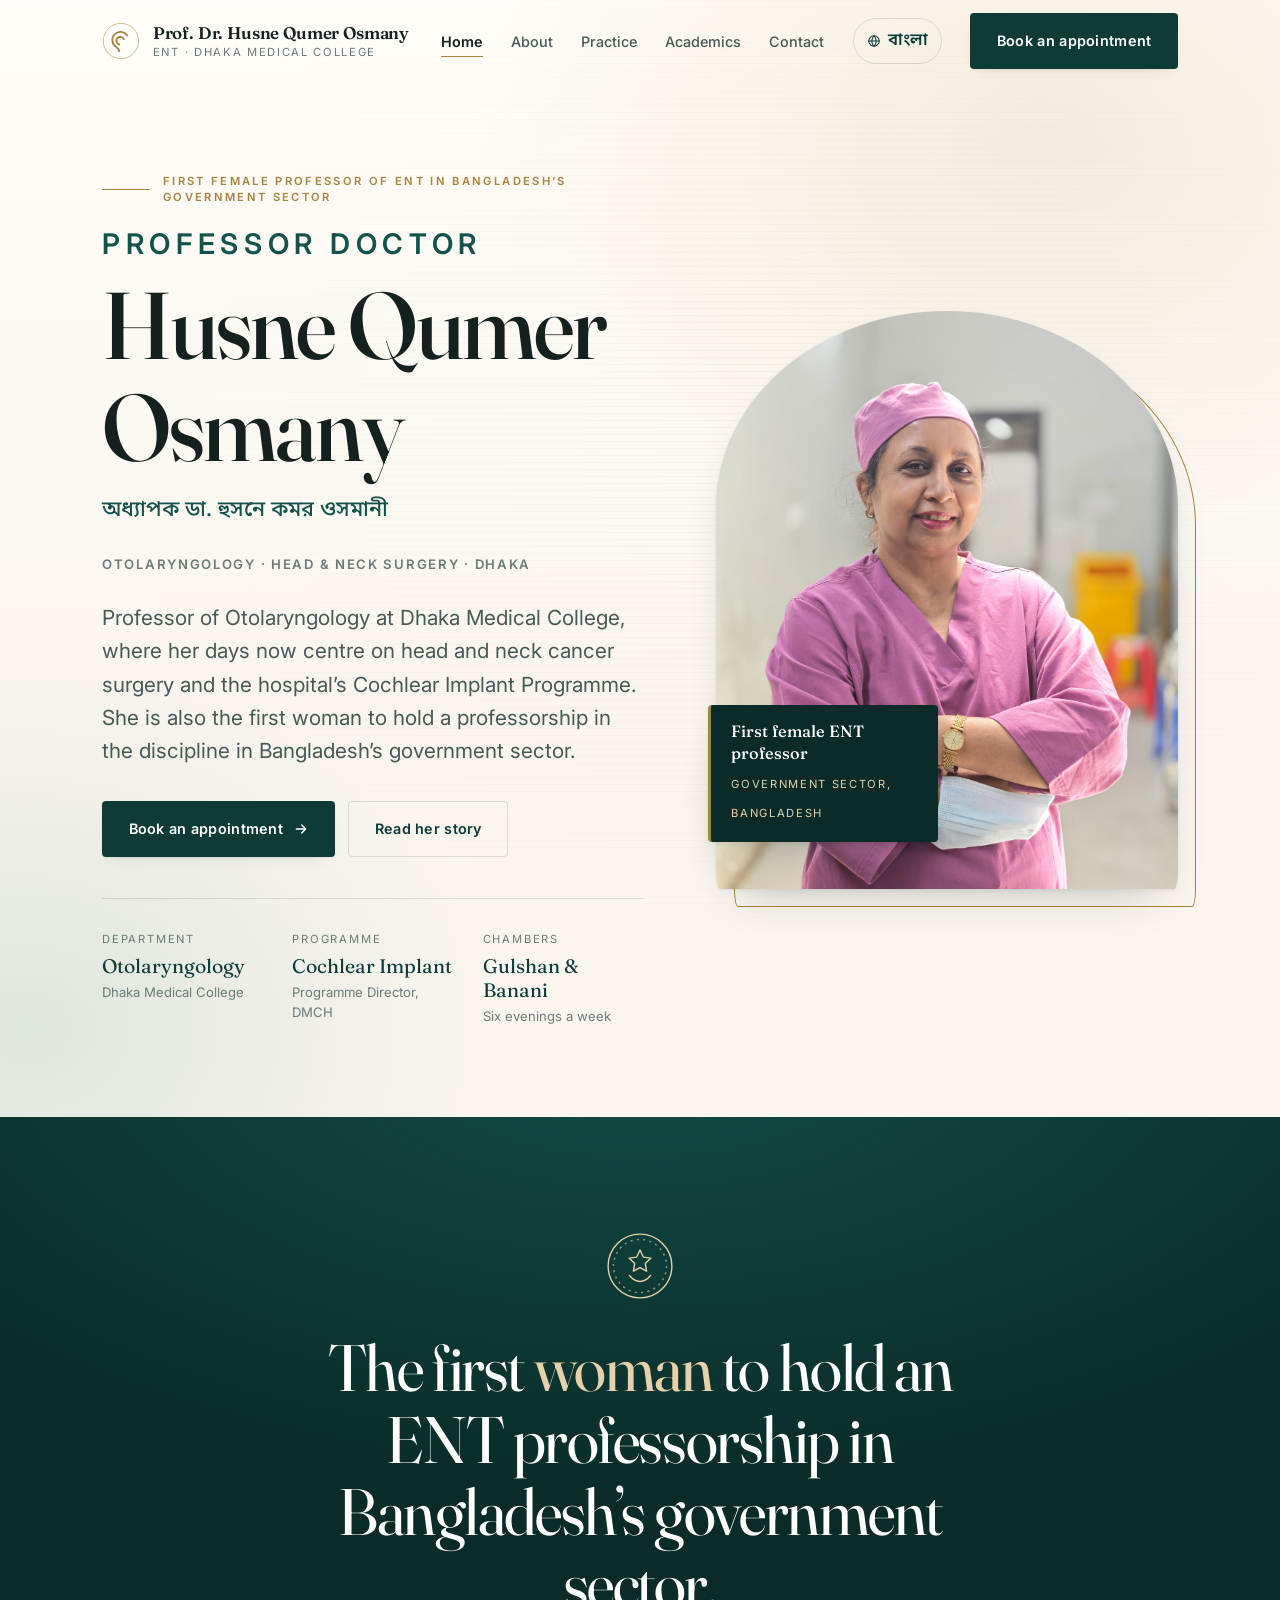
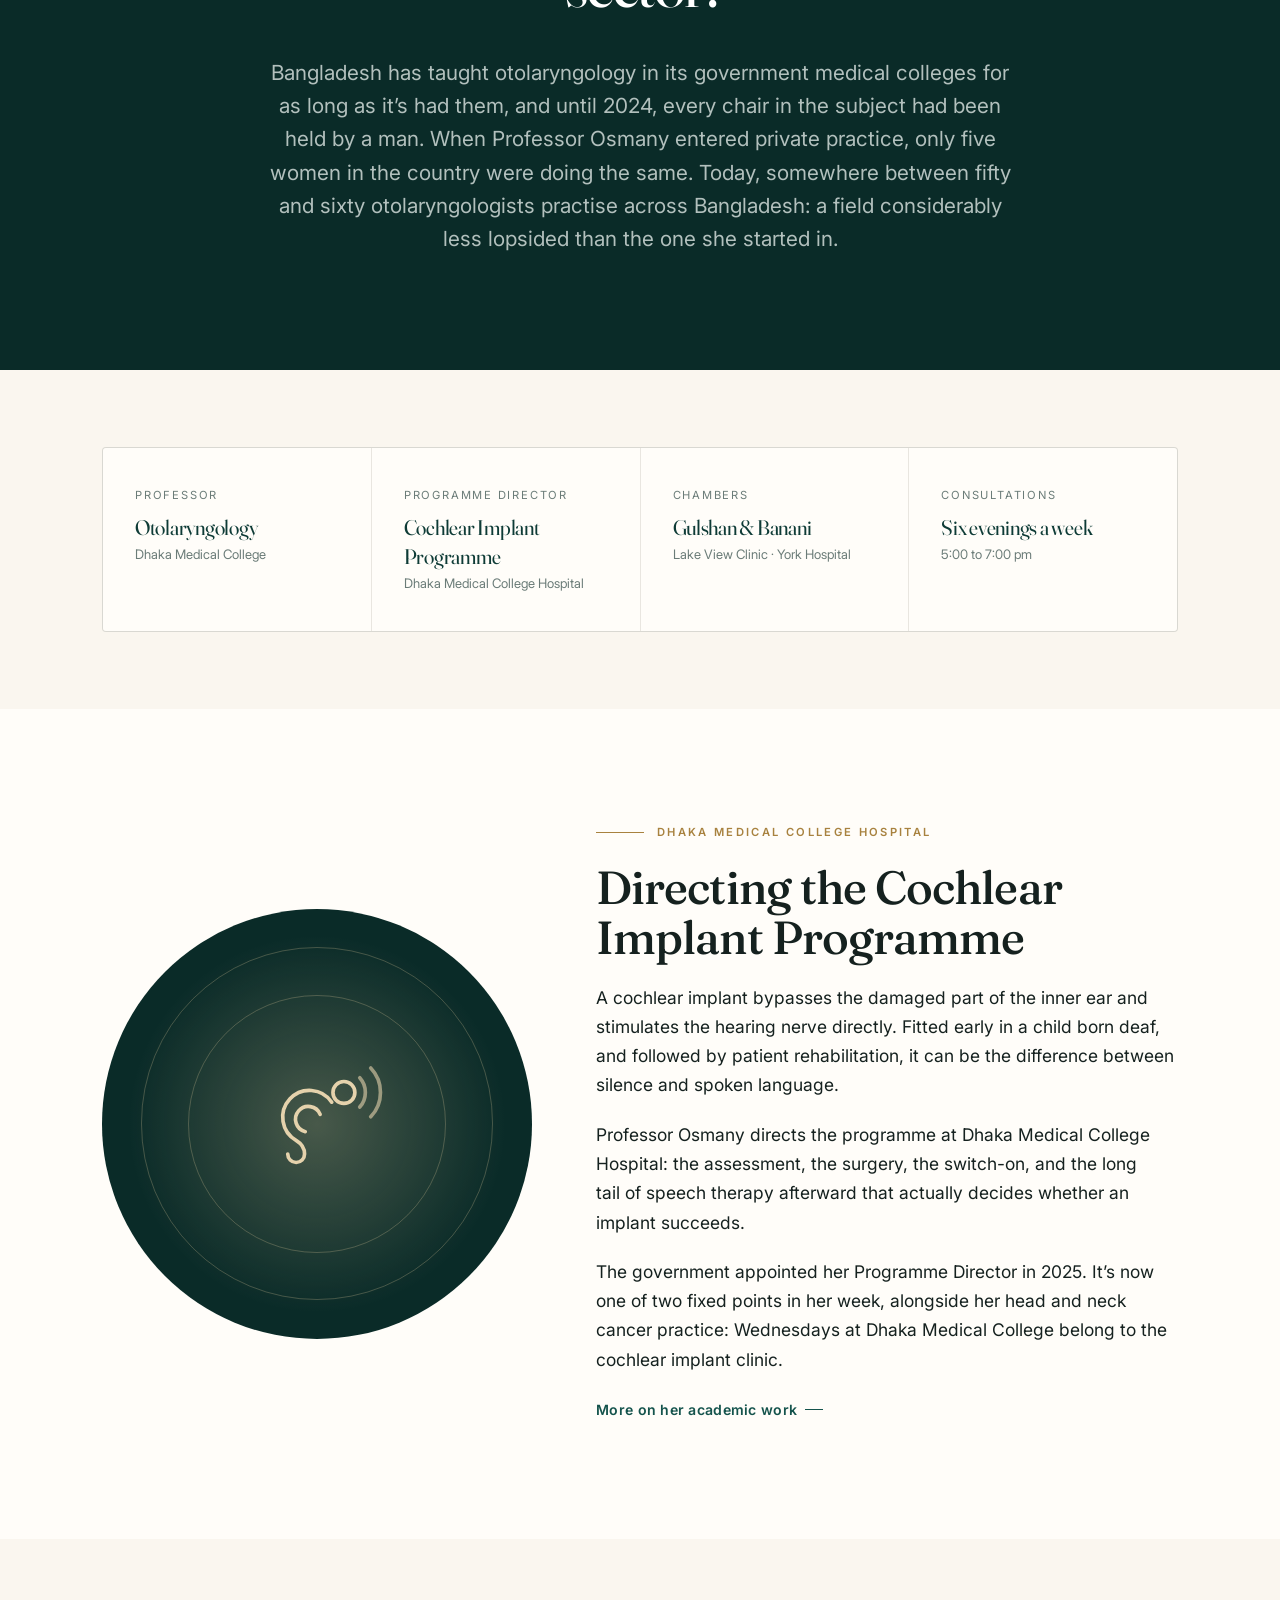
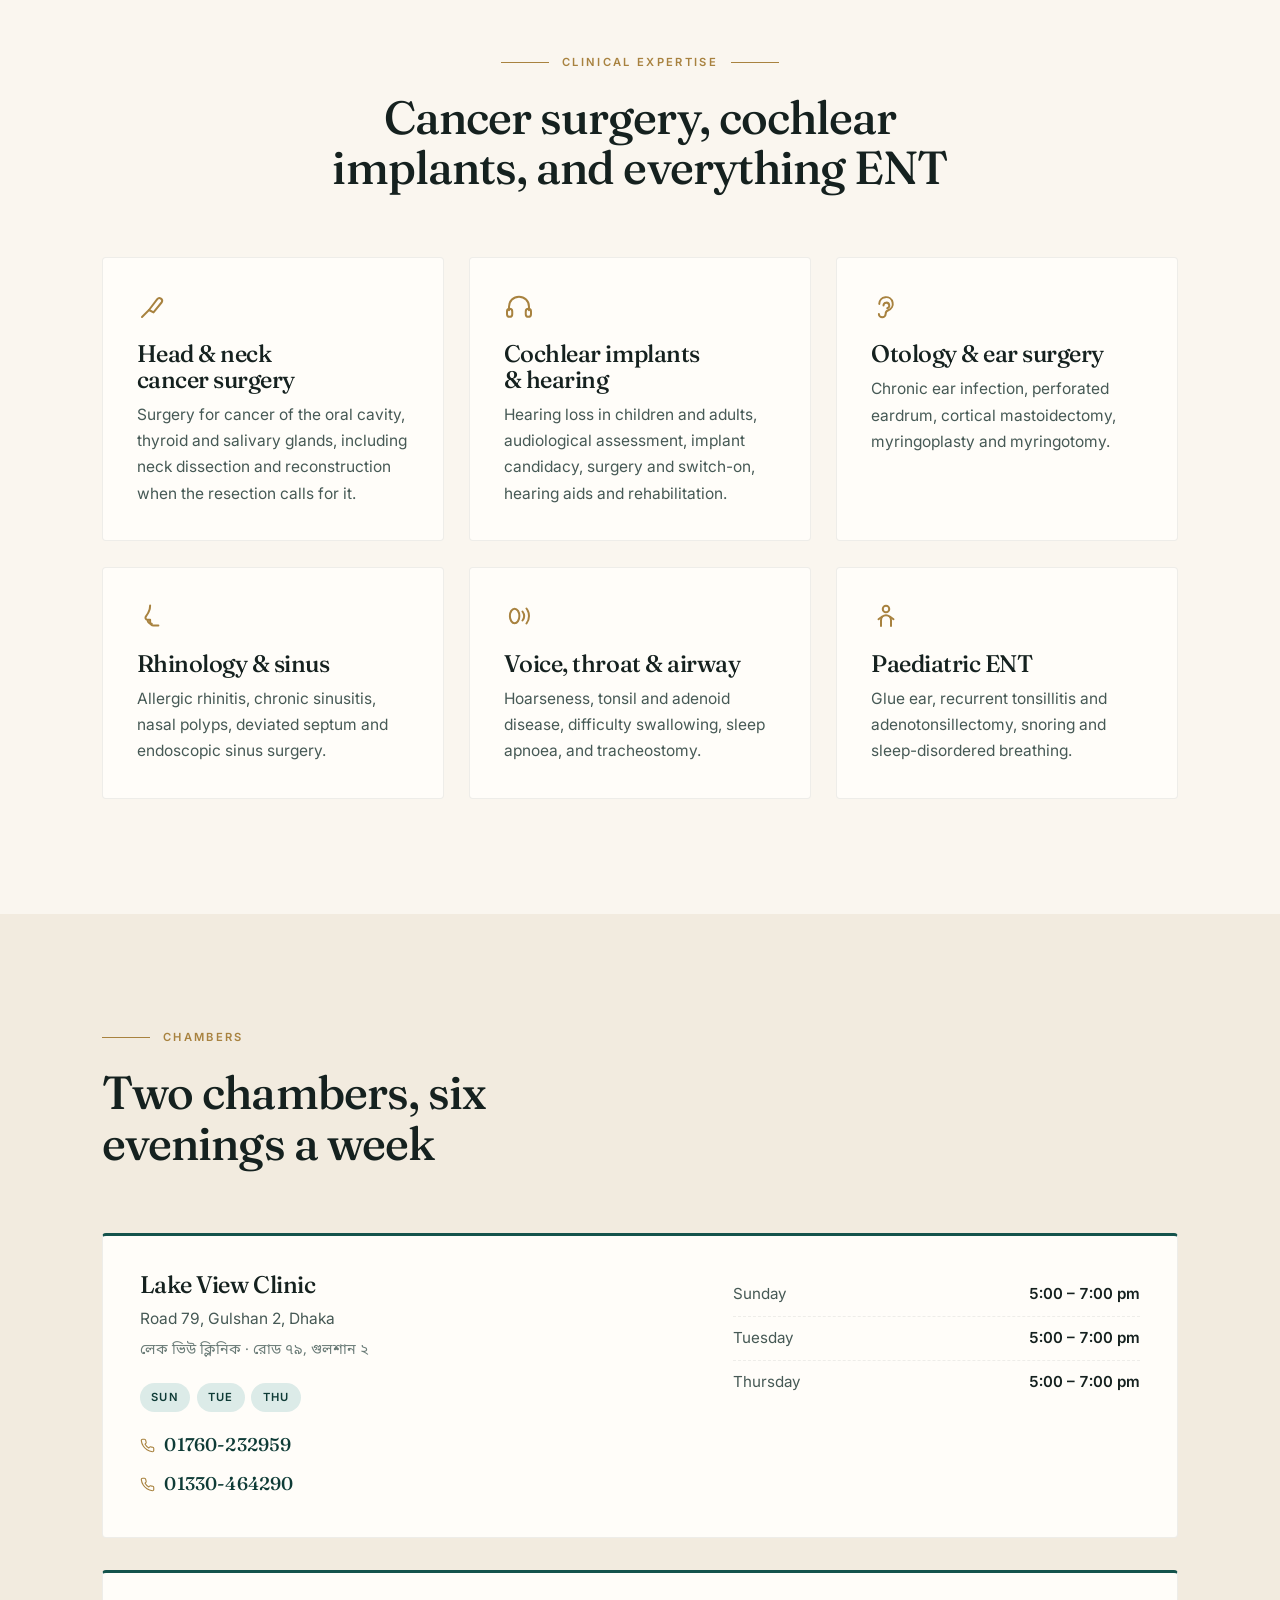
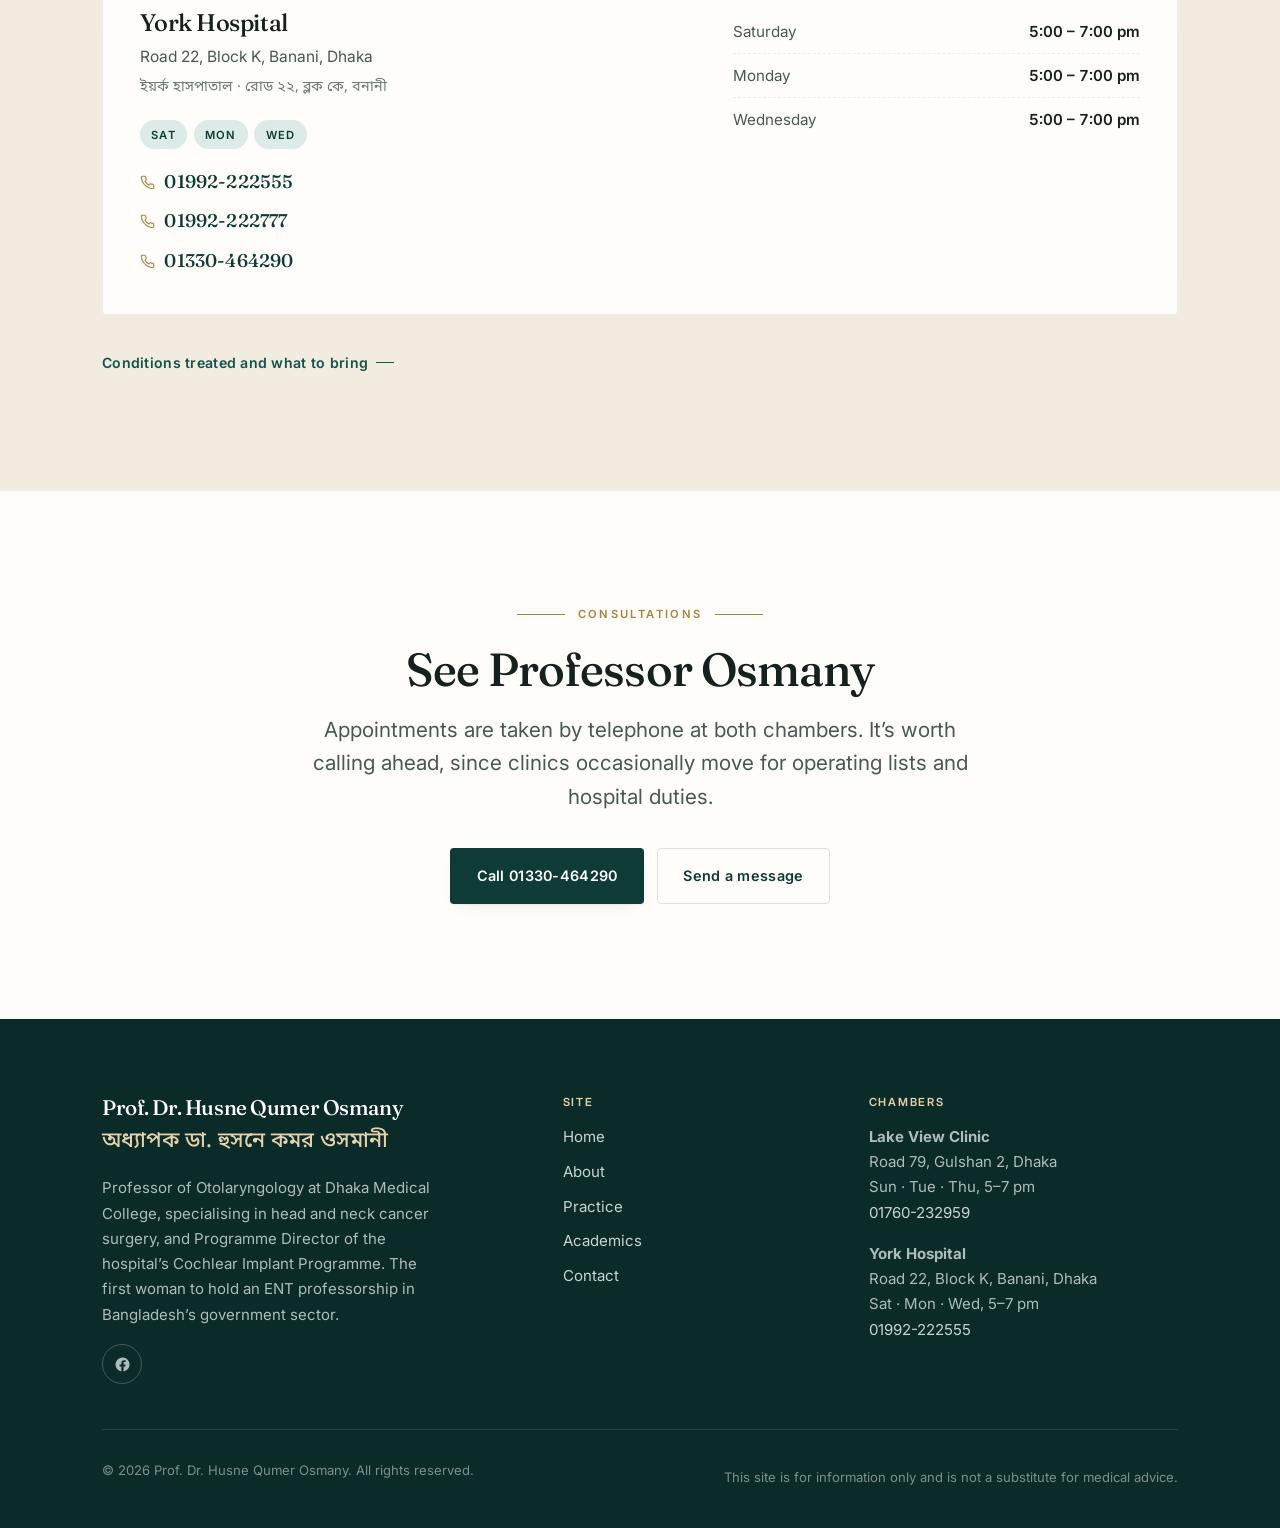
==== index.html @ 1bf7805f "first commit" ====
<!DOCTYPE html>
<html lang="en">
<head>
<meta charset="utf-8">
<meta name="viewport" content="width=device-width, initial-scale=1">
<title>Prof. Dr. Husne Qumer Osmany &middot; First Female ENT Professor in Bangladesh's Government Sector</title>
<meta name="description" content="Prof. Dr. Husne Qumer Osmany is Professor of Otolaryngology at Dhaka Medical College, where she operates on head and neck cancer and directs the hospital's Cochlear Implant Programme. She's the first woman to hold an ENT professorship in Bangladesh's government sector. Chambers in Gulshan and Banani, Dhaka.">
<link rel="canonical" href="https://drosmany.com/">
<link rel="alternate" hreflang="en" href="https://drosmany.com/">
<link rel="alternate" hreflang="bn" href="https://drosmany.com/bn/index.html">
<link rel="alternate" hreflang="x-default" href="https://drosmany.com/">

<meta property="og:type" content="website">
<meta property="og:title" content="Prof. Dr. Husne Qumer Osmany &middot; First Female ENT Professor in Bangladesh's Government Sector">
<meta property="og:description" content="Prof. Dr. Husne Qumer Osmany is Professor of Otolaryngology at Dhaka Medical College, where she operates on head and neck cancer and directs the hospital's Cochlear Implant Programme. She's the first woman to hold an ENT professorship in Bangladesh's government sector. Chambers in Gulshan and Banani, Dhaka.">
<meta property="og:image" content="https://drosmany.com/assets/img/og-image.jpg">
<meta property="og:locale" content="en_GB">
<meta property="og:locale:alternate" content="bn_BD">
<meta name="twitter:card" content="summary_large_image">

<link rel="icon" href="assets/img/favicon.svg" type="image/svg+xml">
<link rel="preconnect" href="https://fonts.googleapis.com">
<link rel="preconnect" href="https://fonts.gstatic.com" crossorigin>
<link rel="stylesheet" href="https://fonts.googleapis.com/css2?family=Fraunces:opsz,wght@9..144,300..600&family=Inter:wght@400;500;600&family=Noto+Sans+Bengali:wght@400;500;600&display=swap">
<link rel="stylesheet" href="assets/css/styles.css">

<script type="application/ld+json">
{
  "@context": "https://schema.org",
  "@type": "Physician",
  "name": "Prof. Dr. Husne Qumer Osmany",
  "alternateName": "\u0985\u09a7\u09cd\u09af\u09be\u09aa\u0995 \u09a1\u09be. \u09b9\u09c1\u09b8\u09a8\u09c7 \u0995\u09ae\u09b0 \u0993\u09b8\u09ae\u09be\u09a8\u09c0",
  "honorificPrefix": "Prof. Dr.",
  "jobTitle": "Professor of Otolaryngology",
  "medicalSpecialty": "Otolaryngologic",
  "description": "Professor of Otolaryngology at Dhaka Medical College, specialising in head and neck cancer surgery, and Programme Director of the Cochlear Implant Programme at Dhaka Medical College Hospital. The first woman to hold an ENT professorship in Bangladesh's government sector.",
  "url": "https://drosmany.com/",
  "worksFor": {
    "@type": "MedicalOrganization",
    "name": "Dhaka Medical College Hospital"
  },
  "availableService": [
    {
      "@type": "MedicalClinic",
      "name": "Lake View Clinic",
      "address": {
        "@type": "PostalAddress",
        "streetAddress": "Road 79, Gulshan 2",
        "addressLocality": "Dhaka",
        "postalCode": "1212",
        "addressCountry": "BD"
      },
      "telephone": ["+8801760232959", "+8801330464290"]
    },
    {
      "@type": "MedicalClinic",
      "name": "York Hospital",
      "address": {
        "@type": "PostalAddress",
        "streetAddress": "Road 22, Block K, Banani",
        "addressLocality": "Dhaka",
        "postalCode": "1213",
        "addressCountry": "BD"
      },
      "telephone": ["+8801992222555", "+8801992222777", "+8801330464290"]
    }
  ],
  "sameAs": ["https://www.facebook.com/profile.php?id=61558987224387"]
}
</script>
</head>
<body>

<a class="skip-link" href="#main">Skip to content</a>

<header class="site-header" id="site-header">
  <div class="wrap site-header__inner">
    <a class="brand" href="index.html">
      <span class="brand__mark" aria-hidden="true">
        <svg viewBox="0 0 40 40" fill="none" stroke="currentColor" stroke-linecap="round">
          <circle cx="20" cy="20" r="18.6" stroke-width="1" stroke-opacity=".55"/>
          <path d="M26.6 14.2a8.6 8.6 0 1 0-11.3 12.3c1.9 1.1 2.6 2.4 2.6 4.3" stroke-width="1.9"/>
          <path d="M23 18a4.1 4.1 0 1 0-4.8 5.6" stroke-width="1.9"/>
        </svg>
      </span>
      <span class="brand__text">
        <span class="brand__name">Prof. Dr. Husne Qumer Osmany</span>
        <span class="brand__role">ENT &middot; Dhaka Medical College</span>
      </span>
    </a>

    <button class="nav-toggle" type="button" aria-expanded="false" aria-controls="primary-nav">
      <span></span><span></span><span></span>
      <span class="visually-hidden">Menu</span>
    </button>

    <nav class="nav" id="primary-nav" aria-label="Primary">
      <ul class="nav__list">
        <li><a class="nav__link" href="index.html" aria-current="page">Home</a></li>
        <li><a class="nav__link" href="about.html">About</a></li>
        <li><a class="nav__link" href="practice.html">Practice</a></li>
        <li><a class="nav__link" href="academics.html">Academics</a></li>
        <li><a class="nav__link" href="contact.html">Contact</a></li>
      </ul>
      <a class="lang-switch" lang="bn" href="bn/index.html">
        <svg viewBox="0 0 24 24" fill="none" stroke="currentColor" stroke-width="1.8" stroke-linecap="round" stroke-linejoin="round" aria-hidden="true"><circle cx="12" cy="12" r="9"/><path d="M3 12h18M12 3c2.5 2.7 3.8 6 3.8 9s-1.3 6.3-3.8 9c-2.5-2.7-3.8-6-3.8-9s1.3-6.3 3.8-9z"/></svg>
        বাংলা
      </a>
      <a class="btn btn--primary nav__cta" href="contact.html">Book an appointment</a>
    </nav>
  </div>
</header>

<main id="main">

  <!-- ============================== HERO ============================== -->
  <section class="hero">
    <div class="wrap hero__grid">

      <div class="hero__text">
        <p class="eyebrow">First female Professor of ENT in Bangladesh&rsquo;s government sector</p>

        <h1>
          <span class="hero__honorific">Professor Doctor</span>
          Husne Qumer Osmany
        </h1>

        <p class="name-bn" lang="bn">অধ্যাপক ডা. হুসনে কমর ওসমানী</p>

        <p class="hero__creds">Otolaryngology &middot; Head &amp; Neck Surgery &middot; Dhaka</p>

        <p class="lede hero__lede">
          Professor of Otolaryngology at Dhaka Medical College, where her
          days now centre on head and neck cancer surgery and the
          hospital&rsquo;s Cochlear Implant Programme. She is also the first
          woman to hold a professorship in the discipline in
          Bangladesh&rsquo;s government sector.
        </p>

        <div class="btn-row hero__cta">
          <a class="btn btn--primary" href="contact.html">
            Book an appointment
            <svg viewBox="0 0 24 24" fill="none" stroke="currentColor" stroke-width="2" stroke-linecap="round" stroke-linejoin="round" aria-hidden="true">
              <path d="M5 12h14M13 6l6 6-6 6"/>
            </svg>
          </a>
          <a class="btn btn--ghost" href="about.html">Read her story</a>
        </div>

        <dl class="hero__facts">
          <div>
            <dt>Department</dt>
            <dd>Otolaryngology<span>Dhaka Medical College</span></dd>
          </div>
          <div>
            <dt>Programme</dt>
            <dd>Cochlear Implant<span>Programme Director, DMCH</span></dd>
          </div>
          <div>
            <dt>Chambers</dt>
            <dd>Gulshan &amp; Banani<span>Six evenings a week</span></dd>
          </div>
        </dl>
      </div>

      <figure class="portrait" data-reveal>
        <div class="portrait__frame">
          <img src="assets/img/portrait.jpg" alt="Prof. Dr. Husne Qumer Osmany in the operating theatre" width="1280" height="1599">
        </div>
        <figcaption class="portrait__badge">
          <strong>First female ENT professor</strong>
          <span>Government sector, Bangladesh</span>
        </figcaption>
      </figure>

    </div>
  </section>

  <!-- ========================= THE MILESTONE ========================= -->
  <section class="section section--dark milestone">
    <div class="wrap">
      <svg class="milestone__seal" viewBox="0 0 64 64" fill="none" stroke="currentColor" stroke-width="1.3" aria-hidden="true" data-reveal>
        <circle cx="32" cy="32" r="30"/>
        <circle cx="32" cy="32" r="25" stroke-dasharray="2 4" stroke-opacity=".6"/>
        <path d="M32 17l3.1 6.6 7 1-5.1 5.1 1.2 7.2L32 33.5l-6.2 3.4 1.2-7.2-5.1-5.1 7-1L32 17z" stroke-linejoin="round"/>
        <path d="M22 41c3.5 4 7 5.6 10 5.6s6.5-1.6 10-5.6" stroke-linecap="round"/>
      </svg>

      <blockquote data-reveal>
        The first <em>woman</em> to hold an ENT professorship in
        Bangladesh&rsquo;s government sector.
      </blockquote>

      <p class="milestone__note" data-reveal>
        Bangladesh has taught otolaryngology in its government medical
        colleges for as long as it&rsquo;s had them, and until 2024, every
        chair in the subject had been held by a man. When Professor Osmany
        entered private practice, only five women in the country were doing
        the same. Today, somewhere between fifty and sixty otolaryngologists
        practise across Bangladesh: a field considerably less lopsided than
        the one she started in.
      </p>
    </div>
  </section>

  <!-- ========================= AT A GLANCE =========================== -->
  <section class="section section--tight">
    <div class="wrap">
      <div class="stats stats--roles">
        <div class="stat" data-reveal>
          <span class="stat__label">Professor</span>
          <span class="stat__num">Otolaryngology<small>Dhaka Medical College</small></span>
        </div>
        <div class="stat" data-reveal>
          <span class="stat__label">Programme Director</span>
          <span class="stat__num">Cochlear Implant Programme<small>Dhaka Medical College Hospital</small></span>
        </div>
        <div class="stat" data-reveal>
          <span class="stat__label">Chambers</span>
          <span class="stat__num">Gulshan &amp; Banani<small>Lake View Clinic &middot; York Hospital</small></span>
        </div>
        <div class="stat" data-reveal>
          <span class="stat__label">Consultations</span>
          <span class="stat__num">Six evenings a week<small>5:00 to 7:00 pm</small></span>
        </div>
      </div>
    </div>
  </section>

  <!-- ==================== COCHLEAR IMPLANT FEATURE =================== -->
  <section class="section section--paper">
    <div class="wrap split">
      <div class="feature-figure" data-reveal aria-hidden="true">
        <svg viewBox="0 0 120 120" fill="none" stroke="currentColor" stroke-width="3" stroke-linecap="round">
          <path d="M72 42a22 22 0 1 0-29 31.5c4.9 2.9 6.7 6.2 6.7 11.1a6.9 6.9 0 0 1-13.8 0"/>
          <path d="M62.5 52a10.5 10.5 0 1 0-12.2 14.2"/>
          <circle cx="82" cy="34" r="9"/>
          <path d="M95 22a18 18 0 0 1 0 24M104 14a29 29 0 0 1 0 40" stroke-opacity=".6"/>
        </svg>
      </div>

      <div class="prose" data-reveal>
        <p class="eyebrow">Dhaka Medical College Hospital</p>
        <h2 style="font-size:var(--t-h2);margin-bottom:1.2rem;">Directing the Cochlear Implant Programme</h2>
        <p>
          A cochlear implant bypasses the damaged part of the inner ear and
          stimulates the hearing nerve directly. Fitted early in a child born
          deaf, and followed by patient rehabilitation, it can be the
          difference between silence and spoken language.
        </p>
        <p>
          Professor Osmany directs the programme at Dhaka Medical College
          Hospital: the assessment, the surgery, the switch-on, and the long
          tail of speech therapy afterward that actually decides whether an
          implant succeeds.
        </p>
        <p>
          The government appointed her Programme Director in 2025. It&rsquo;s
          now one of two fixed points in her week, alongside her head and
          neck cancer practice: Wednesdays at Dhaka Medical College belong to
          the cochlear implant clinic.
        </p>
        <p><a class="link-more" href="academics.html">More on her academic work</a></p>
      </div>
    </div>
  </section>

  <!-- ========================== EXPERTISE ============================= -->
  <section class="section">
    <div class="wrap">
      <div class="section-head section-head--center">
        <p class="eyebrow eyebrow--center">Clinical expertise</p>
        <h2>Cancer surgery, cochlear implants, and everything ENT</h2>
      </div>

      <div class="grid grid--3">

        <article class="card" data-reveal>
          <div class="card__icon" aria-hidden="true">
            <svg viewBox="0 0 24 24" fill="none" stroke="currentColor" stroke-width="1.6" stroke-linecap="round" stroke-linejoin="round">
              <path d="M4 20l5.6-5.6"/>
              <path d="M9.6 14.4l6.6-8.7a2.2 2.2 0 0 1 3.6 2.5l-6.6 8.1z"/>
            </svg>
          </div>
          <h3>Head &amp; neck cancer surgery</h3>
          <p>Surgery for cancer of the oral cavity, thyroid and salivary glands, including neck dissection and reconstruction when the resection calls for it.</p>
        </article>

        <article class="card" data-reveal>
          <div class="card__icon" aria-hidden="true">
            <svg viewBox="0 0 24 24" fill="none" stroke="currentColor" stroke-width="1.6" stroke-linecap="round" stroke-linejoin="round">
              <path d="M4 14.5v-2.8a8 8 0 0 1 16 0v2.8"/>
              <rect x="2.4" y="13.4" width="4.2" height="6.4" rx="2.1"/>
              <rect x="17.4" y="13.4" width="4.2" height="6.4" rx="2.1"/>
            </svg>
          </div>
          <h3>Cochlear implants &amp; hearing</h3>
          <p>Hearing loss in children and adults, audiological assessment, implant candidacy, surgery and switch-on, hearing aids and rehabilitation.</p>
        </article>

        <article class="card" data-reveal>
          <div class="card__icon" aria-hidden="true">
            <svg viewBox="0 0 24 24" fill="none" stroke="currentColor" stroke-width="1.6" stroke-linecap="round" stroke-linejoin="round">
              <path d="M6.6 9.5a5.4 5.4 0 1 1 7.2 5.1c-1.5.6-2.1 1.5-2.1 3a2.7 2.7 0 0 1-5.4 0"/>
              <path d="M10 10.8a2.3 2.3 0 1 1 3 2.2"/>
            </svg>
          </div>
          <h3>Otology &amp; ear surgery</h3>
          <p>Chronic ear infection, perforated eardrum, cortical mastoidectomy, myringoplasty and myringotomy.</p>
        </article>

        <article class="card" data-reveal>
          <div class="card__icon" aria-hidden="true">
            <svg viewBox="0 0 24 24" fill="none" stroke="currentColor" stroke-width="1.6" stroke-linecap="round" stroke-linejoin="round">
              <path d="M10.5 3.5c0 3.4-1 5.8-3.2 8.6-1 1.3-.4 2.9 1.2 2.9h2v1.9a2.6 2.6 0 0 0 2.6 2.6h4"/>
              <path d="M8.5 15.2c0 1.8 1.5 3 3.3 3"/>
            </svg>
          </div>
          <h3>Rhinology &amp; sinus</h3>
          <p>Allergic rhinitis, chronic sinusitis, nasal polyps, deviated septum and endoscopic sinus surgery.</p>
        </article>

        <article class="card" data-reveal>
          <div class="card__icon" aria-hidden="true">
            <svg viewBox="0 0 24 24" fill="none" stroke="currentColor" stroke-width="1.6" stroke-linecap="round" stroke-linejoin="round">
              <ellipse cx="8.5" cy="12" rx="3.8" ry="5.8"/>
              <path d="M14.8 8.4a6 6 0 0 1 0 7.2M18 6a10 10 0 0 1 0 12"/>
            </svg>
          </div>
          <h3>Voice, throat &amp; airway</h3>
          <p>Hoarseness, tonsil and adenoid disease, difficulty swallowing, sleep apnoea, and tracheostomy.</p>
        </article>

        <article class="card" data-reveal>
          <div class="card__icon" aria-hidden="true">
            <svg viewBox="0 0 24 24" fill="none" stroke="currentColor" stroke-width="1.6" stroke-linecap="round" stroke-linejoin="round">
              <circle cx="12" cy="6.4" r="2.6"/>
              <path d="M8 20v-4.6a4 4 0 0 1 8 0V20"/>
              <path d="M9 12.4L6 14.6M15 12.4l3 2.2"/>
            </svg>
          </div>
          <h3>Paediatric ENT</h3>
          <p>Glue ear, recurrent tonsillitis and adenotonsillectomy, snoring and sleep-disordered breathing.</p>
        </article>

      </div>
    </div>
  </section>

  <!-- ========================== CHAMBERS ============================== -->
  <section class="section section--ivory-deep">
    <div class="wrap">
      <div class="section-head">
        <p class="eyebrow">Chambers</p>
        <h2>Two chambers, six evenings a week</h2>
      </div>

      <div class="grid" style="gap:clamp(1.2rem,2.5vw,2rem);">

        <article class="chamber" data-reveal>
          <div>
            <h3>Lake View Clinic</h3>
            <address class="chamber__addr">
              Road 79, Gulshan 2, Dhaka
              <span class="bn-note" lang="bn">লেক ভিউ ক্লিনিক &middot; রোড ৭৯, গুলশান ২</span>
            </address>
            <ul class="days">
              <li>Sun</li><li>Tue</li><li>Thu</li>
            </ul>
            <ul class="phones">
              <li><a href="tel:+8801760232959"><svg viewBox="0 0 24 24" fill="none" stroke="currentColor" stroke-width="1.8" stroke-linecap="round" stroke-linejoin="round" aria-hidden="true"><path d="M22 16.9v3a2 2 0 0 1-2.2 2 19.8 19.8 0 0 1-8.6-3.1 19.5 19.5 0 0 1-6-6A19.8 19.8 0 0 1 2.1 4.2 2 2 0 0 1 4.1 2h3a2 2 0 0 1 2 1.7c.1 1 .4 1.9.7 2.8a2 2 0 0 1-.5 2.1L8.1 9.9a16 16 0 0 0 6 6l1.3-1.3a2 2 0 0 1 2.1-.4c.9.3 1.8.6 2.8.7a2 2 0 0 1 1.7 2z"/></svg>01760-232959</a></li>
              <li><a href="tel:+8801330464290"><svg viewBox="0 0 24 24" fill="none" stroke="currentColor" stroke-width="1.8" stroke-linecap="round" stroke-linejoin="round" aria-hidden="true"><path d="M22 16.9v3a2 2 0 0 1-2.2 2 19.8 19.8 0 0 1-8.6-3.1 19.5 19.5 0 0 1-6-6A19.8 19.8 0 0 1 2.1 4.2 2 2 0 0 1 4.1 2h3a2 2 0 0 1 2 1.7c.1 1 .4 1.9.7 2.8a2 2 0 0 1-.5 2.1L8.1 9.9a16 16 0 0 0 6 6l1.3-1.3a2 2 0 0 1 2.1-.4c.9.3 1.8.6 2.8.7a2 2 0 0 1 1.7 2z"/></svg>01330-464290</a></li>
            </ul>
          </div>
          <dl class="hours">
            <div><dt>Sunday</dt><dd>5:00 – 7:00 pm</dd></div>
            <div><dt>Tuesday</dt><dd>5:00 – 7:00 pm</dd></div>
            <div><dt>Thursday</dt><dd>5:00 – 7:00 pm</dd></div>
          </dl>
        </article>

        <article class="chamber" data-reveal>
          <div>
            <h3>York Hospital</h3>
            <address class="chamber__addr">
              Road 22, Block K, Banani, Dhaka
              <span class="bn-note" lang="bn">ইয়র্ক হাসপাতাল &middot; রোড ২২, ব্লক কে, বনানী</span>
            </address>
            <ul class="days">
              <li>Sat</li><li>Mon</li><li>Wed</li>
            </ul>
            <ul class="phones">
              <li><a href="tel:+8801992222555"><svg viewBox="0 0 24 24" fill="none" stroke="currentColor" stroke-width="1.8" stroke-linecap="round" stroke-linejoin="round" aria-hidden="true"><path d="M22 16.9v3a2 2 0 0 1-2.2 2 19.8 19.8 0 0 1-8.6-3.1 19.5 19.5 0 0 1-6-6A19.8 19.8 0 0 1 2.1 4.2 2 2 0 0 1 4.1 2h3a2 2 0 0 1 2 1.7c.1 1 .4 1.9.7 2.8a2 2 0 0 1-.5 2.1L8.1 9.9a16 16 0 0 0 6 6l1.3-1.3a2 2 0 0 1 2.1-.4c.9.3 1.8.6 2.8.7a2 2 0 0 1 1.7 2z"/></svg>01992-222555</a></li>
              <li><a href="tel:+8801992222777"><svg viewBox="0 0 24 24" fill="none" stroke="currentColor" stroke-width="1.8" stroke-linecap="round" stroke-linejoin="round" aria-hidden="true"><path d="M22 16.9v3a2 2 0 0 1-2.2 2 19.8 19.8 0 0 1-8.6-3.1 19.5 19.5 0 0 1-6-6A19.8 19.8 0 0 1 2.1 4.2 2 2 0 0 1 4.1 2h3a2 2 0 0 1 2 1.7c.1 1 .4 1.9.7 2.8a2 2 0 0 1-.5 2.1L8.1 9.9a16 16 0 0 0 6 6l1.3-1.3a2 2 0 0 1 2.1-.4c.9.3 1.8.6 2.8.7a2 2 0 0 1 1.7 2z"/></svg>01992-222777</a></li>
              <li><a href="tel:+8801330464290"><svg viewBox="0 0 24 24" fill="none" stroke="currentColor" stroke-width="1.8" stroke-linecap="round" stroke-linejoin="round" aria-hidden="true"><path d="M22 16.9v3a2 2 0 0 1-2.2 2 19.8 19.8 0 0 1-8.6-3.1 19.5 19.5 0 0 1-6-6A19.8 19.8 0 0 1 2.1 4.2 2 2 0 0 1 4.1 2h3a2 2 0 0 1 2 1.7c.1 1 .4 1.9.7 2.8a2 2 0 0 1-.5 2.1L8.1 9.9a16 16 0 0 0 6 6l1.3-1.3a2 2 0 0 1 2.1-.4c.9.3 1.8.6 2.8.7a2 2 0 0 1 1.7 2z"/></svg>01330-464290</a></li>
            </ul>
          </div>
          <dl class="hours">
            <div><dt>Saturday</dt><dd>5:00 – 7:00 pm</dd></div>
            <div><dt>Monday</dt><dd>5:00 – 7:00 pm</dd></div>
            <div><dt>Wednesday</dt><dd>5:00 – 7:00 pm</dd></div>
          </dl>
        </article>

      </div>

      <p style="margin-top:2rem;"><a class="link-more" href="practice.html">Conditions treated and what to bring</a></p>
    </div>
  </section>

  <!-- ============================= CTA =============================== -->
  <section class="section section--paper cta-band">
    <div class="wrap">
      <p class="eyebrow eyebrow--center">Consultations</p>
      <h2>See Professor Osmany</h2>
      <p class="lede">
        Appointments are taken by telephone at both chambers. It&rsquo;s worth
        calling ahead, since clinics occasionally move for operating lists
        and hospital duties.
      </p>
      <div class="btn-row">
        <a class="btn btn--primary" href="tel:+8801330464290">Call 01330-464290</a>
        <a class="btn btn--ghost" href="contact.html">Send a message</a>
      </div>
    </div>
  </section>
</main>

<footer class="site-footer">
  <div class="wrap">
    <div class="site-footer__grid">
      <div>
        <h2>Prof. Dr. Husne Qumer Osmany</h2>
        <p class="name-bn" lang="bn">অধ্যাপক ডা. হুসনে কমর ওসমানী</p>
        <p class="site-footer__tag">
          Professor of Otolaryngology at Dhaka Medical College, specialising
          in head and neck cancer surgery, and Programme Director of the
          hospital&rsquo;s Cochlear Implant Programme. The first woman to
          hold an ENT professorship in Bangladesh&rsquo;s government sector.
        </p>
        <ul class="social">
          <li>
            <a href="https://www.facebook.com/profile.php?id=61558987224387" target="_blank" rel="noopener" aria-label="Facebook page">
              <svg viewBox="0 0 24 24" fill="currentColor" aria-hidden="true"><path d="M22 12a10 10 0 1 0-11.6 9.9v-7H7.9V12h2.5V9.8c0-2.5 1.5-3.9 3.8-3.9 1.1 0 2.2.2 2.2.2v2.5h-1.3c-1.2 0-1.6.8-1.6 1.6V12h2.8l-.4 2.9h-2.4v7A10 10 0 0 0 22 12z"/></svg>
            </a>
          </li>
        </ul>
      </div>
      <div>
        <h3>Site</h3>
        <ul>
          <li><a href="index.html">Home</a></li>
          <li><a href="about.html">About</a></li>
          <li><a href="practice.html">Practice</a></li>
          <li><a href="academics.html">Academics</a></li>
          <li><a href="contact.html">Contact</a></li>
        </ul>
      </div>
      <div>
        <h3>Chambers</h3>
        <ul>
          <li>
            <strong>Lake View Clinic</strong><br>
            Road 79, Gulshan 2, Dhaka<br>
            Sun &middot; Tue &middot; Thu, 5–7&nbsp;pm<br>
            <a href="tel:+8801760232959">01760-232959</a>
          </li>
          <li style="margin-top:1rem;">
            <strong>York Hospital</strong><br>
            Road 22, Block K, Banani, Dhaka<br>
            Sat &middot; Mon &middot; Wed, 5–7&nbsp;pm<br>
            <a href="tel:+8801992222555">01992-222555</a>
          </li>
        </ul>
      </div>
    </div>
    <div class="site-footer__bottom">
      <p>&copy; <span data-year>2026</span> Prof. Dr. Husne Qumer Osmany. All rights reserved.</p>
      <p>This site is for information only and is not a substitute for medical advice.</p>
    </div>
  </div>
</footer>

<script src="assets/js/main.js"></script>
</body>
</html>
---- assets/css/styles.css ----
/* =========================================================================
   Prof. Dr. [Name]: site stylesheet
   A quiet, editorial design language: ivory paper, deep teal, brass accents.
   Single light theme by intent.
   ========================================================================= */

/* ---------- 1. Tokens ---------------------------------------------------- */

:root {
  color-scheme: light;

  /* Ink & surfaces */
  --ink:        #15211f;
  --ink-soft:   #465955;
  --ink-mute:   #6b7c78;

  --paper:      #fffdf9;
  --ivory:      #faf6ef;
  --ivory-deep: #f2ebdf;

  /* Teal: authority */
  --teal-900:   #0a2b28;
  --teal-800:   #0e3b36;
  --teal-700:   #14534c;
  --teal-600:   #1b6d64;
  --teal-100:   #dcebe8;

  /* Brass: distinction */
  --brass:      #a8823f;
  --brass-mid:  #c19a56;
  --brass-soft: #e5d2ac;
  --brass-wash: #f6eeda;

  --line:       rgba(21, 33, 31, .13);
  --line-soft:  rgba(21, 33, 31, .07);

  /* Type */
  --display: "Fraunces", "Iowan Old Style", Georgia, "Times New Roman", serif;
  --text:    "Inter", -apple-system, BlinkMacSystemFont, "Segoe UI", Helvetica, Arial, sans-serif;

  /* Fluid scale */
  --t-hero:  clamp(2.85rem, 1.6rem + 5.4vw, 6rem);
  --t-h1:    clamp(2.35rem, 1.5rem + 3.4vw, 4rem);
  --t-h2:    clamp(1.85rem, 1.3rem + 2.1vw, 2.9rem);
  --t-h3:    clamp(1.2rem, 1.05rem + .6vw, 1.5rem);
  --t-lede:  clamp(1.06rem, 1rem + .45vw, 1.3rem);
  --t-body:  clamp(1rem, .97rem + .2vw, 1.09rem);
  --t-small: .875rem;
  --t-micro: .7rem;

  /* Rhythm */
  --gutter:  clamp(20px, 5vw, 52px);
  --wrap:    1180px;
  --section: clamp(4.5rem, 9vw, 8.5rem);

  --radius:  4px;
  --shadow-sm: 0 1px 2px rgba(10, 43, 40, .05), 0 6px 18px -10px rgba(10, 43, 40, .16);
  --shadow-md: 0 2px 4px rgba(10, 43, 40, .05), 0 22px 48px -24px rgba(10, 43, 40, .3);

  --ease: cubic-bezier(.22, .61, .36, 1);
}

/* ---------- 2. Reset ----------------------------------------------------- */

*, *::before, *::after { box-sizing: border-box; }

html { -webkit-text-size-adjust: 100%; scroll-behavior: smooth; }

@media (prefers-reduced-motion: reduce) {
  html { scroll-behavior: auto; }
  *, *::before, *::after {
    animation-duration: .01ms !important;
    animation-iteration-count: 1 !important;
    transition-duration: .01ms !important;
  }
}

body {
  margin: 0;
  background: var(--ivory);
  color: var(--ink);
  font-family: var(--text);
  font-size: var(--t-body);
  line-height: 1.68;
  font-feature-settings: "kern" 1, "liga" 1;
  -webkit-font-smoothing: antialiased;
  -moz-osx-font-smoothing: grayscale;
  overflow-x: hidden;
}

h1, h2, h3, h4 {
  font-family: var(--display);
  font-weight: 500;
  line-height: 1.08;
  letter-spacing: -.02em;
  margin: 0;
  font-variation-settings: "SOFT" 0, "WONK" 0, "opsz" 40;
  text-wrap: balance;
}

p { margin: 0 0 1.15em; text-wrap: pretty; }
p:last-child { margin-bottom: 0; }

img, svg { max-width: 100%; display: block; }

a { color: var(--teal-700); text-underline-offset: .22em; text-decoration-thickness: 1px; }
a:hover { color: var(--brass); }

ul, ol { margin: 0 0 1.15em; padding-left: 1.15em; }
li { margin-bottom: .4em; }

hr { border: 0; border-top: 1px solid var(--line); margin: 3rem 0; }

::selection { background: var(--brass-soft); color: var(--teal-900); }

:focus-visible {
  outline: 2px solid var(--brass);
  outline-offset: 3px;
  border-radius: 2px;
}

.skip-link {
  position: absolute; left: 12px; top: -60px; z-index: 200;
  background: var(--teal-800); color: #fff;
  padding: .7rem 1.1rem; border-radius: var(--radius);
  font-size: var(--t-small); font-weight: 600; text-decoration: none;
  transition: top .18s var(--ease);
}
.skip-link:focus { top: 12px; color: #fff; }

.visually-hidden {
  position: absolute !important; width: 1px; height: 1px;
  padding: 0; margin: -1px; overflow: hidden;
  clip: rect(0 0 0 0); white-space: nowrap; border: 0;
}

/* ---------- 3. Layout primitives ---------------------------------------- */

.wrap {
  width: 100%;
  max-width: var(--wrap);
  margin-inline: auto;
  padding-inline: var(--gutter);
}
.wrap--narrow { max-width: 820px; }

.section { padding-block: var(--section); }
.section--tight { padding-block: clamp(3rem, 6vw, 5rem); }

.section--paper { background: var(--paper); }
.section--ivory-deep { background: var(--ivory-deep); }

.section--dark {
  background:
    radial-gradient(120% 90% at 50% -10%, rgba(27, 109, 100, .5), transparent 62%),
    var(--teal-900);
  color: #eef4f2;
}
.section--dark h2, .section--dark h3 { color: #fff; }
.section--dark a { color: var(--brass-soft); }

/* ---------- 4. Typographic components ----------------------------------- */

.eyebrow {
  display: flex;
  align-items: center;
  gap: .8rem;
  margin: 0 0 1.4rem;
  font-family: var(--text);
  font-size: var(--t-micro);
  font-weight: 600;
  letter-spacing: .21em;
  text-transform: uppercase;
  color: var(--brass);
  line-height: 1.5;
}
.eyebrow::before {
  content: "";
  width: clamp(24px, 4vw, 48px);
  height: 1px;
  background: var(--brass);
  flex: none;
}
.eyebrow--center { justify-content: center; }
.eyebrow--center::after {
  content: "";
  width: clamp(24px, 4vw, 48px);
  height: 1px;
  background: var(--brass);
  flex: none;
}
.section--dark .eyebrow { color: var(--brass-soft); }
.section--dark .eyebrow::before,
.section--dark .eyebrow::after { background: var(--brass-soft); }

.lede {
  font-size: var(--t-lede);
  line-height: 1.6;
  color: var(--ink-soft);
}
.section--dark .lede { color: rgba(238, 244, 242, .82); }

.prose { max-width: 66ch; }
.prose p + p { margin-top: 0; }
.prose h3 { font-size: var(--t-h3); margin: 2.4rem 0 .8rem; }
.prose h3:first-child { margin-top: 0; }

.section-head { max-width: 62ch; margin-bottom: clamp(2.5rem, 5vw, 4rem); }
.section-head--center { margin-inline: auto; text-align: center; }
.section-head h2 { font-size: var(--t-h2); margin-bottom: 1rem; }

/* Drop-cap for the opening biography paragraph */
.dropcap::first-letter {
  font-family: var(--display);
  font-size: 3.5em;
  line-height: .78;
  float: left;
  padding: .1em .12em 0 0;
  color: var(--brass);
  font-weight: 500;
}

/* ---------- 5. Buttons --------------------------------------------------- */

.btn {
  display: inline-flex;
  align-items: center;
  gap: .6rem;
  padding: .92rem 1.6rem;
  font-family: var(--text);
  font-size: .9rem;
  font-weight: 600;
  letter-spacing: .02em;
  text-decoration: none;
  white-space: nowrap;
  border-radius: var(--radius);
  border: 1px solid transparent;
  cursor: pointer;
  flex-shrink: 0;
  transition: background .2s var(--ease), color .2s var(--ease),
              border-color .2s var(--ease), transform .2s var(--ease),
              box-shadow .2s var(--ease);
}
.btn:hover { transform: translateY(-1px); }
.btn:active { transform: translateY(0); }
.btn svg { width: 16px; height: 16px; flex: none; }

.btn--primary {
  background: var(--teal-800);
  color: #fff;
  box-shadow: var(--shadow-sm);
}
.btn--primary:hover { background: var(--teal-700); color: #fff; box-shadow: var(--shadow-md); }

.btn--ghost {
  background: transparent;
  color: var(--teal-800);
  border-color: var(--line);
}
.btn--ghost:hover { border-color: var(--brass); color: var(--brass); background: var(--brass-wash); }

.btn--brass { background: var(--brass); color: #fff; }
.btn--brass:hover { background: var(--brass-mid); color: #fff; }

.btn--light { background: #fff; color: var(--teal-900); }
.btn--light:hover { background: var(--brass-wash); color: var(--teal-900); }

.btn--outline-light { border-color: rgba(255,255,255,.34); color: #fff; background: transparent; }
.btn--outline-light:hover { border-color: #fff; background: rgba(255,255,255,.08); color: #fff; }

.btn-row { display: flex; flex-wrap: wrap; gap: .8rem; }

.link-more {
  display: inline-flex; align-items: center; gap: .5rem;
  font-size: .88rem; font-weight: 600; letter-spacing: .02em;
  text-decoration: none; color: var(--teal-700);
}
.link-more::after {
  content: "";
  width: 18px; height: 1px; background: currentColor;
  transition: width .22s var(--ease);
}
.link-more:hover::after { width: 30px; }

/* ---------- 6. Header / navigation -------------------------------------- */

.site-header {
  position: sticky;
  top: 0;
  z-index: 100;
  background: rgba(250, 246, 239, 0);
  border-bottom: 1px solid transparent;
  transition: background .3s var(--ease), border-color .3s var(--ease),
              box-shadow .3s var(--ease), backdrop-filter .3s var(--ease);
}
.site-header.is-stuck {
  background: rgba(253, 251, 246, .9);
  -webkit-backdrop-filter: saturate(160%) blur(14px);
  backdrop-filter: saturate(160%) blur(14px);
  border-bottom-color: var(--line-soft);
  box-shadow: 0 10px 30px -24px rgba(10, 43, 40, .5);
}
/* Interior pages have a light band behind the header from the start */
.site-header--solid { background: rgba(253, 251, 246, .92); }

.site-header__inner {
  display: flex;
  align-items: center;
  justify-content: space-between;
  gap: 1.5rem;
  min-height: 82px;
}

.brand {
  display: inline-flex;
  align-items: center;
  gap: .8rem;
  text-decoration: none;
  color: var(--ink);
}
.brand__mark { color: var(--brass); flex: none; }
.brand__mark svg { width: 38px; height: 38px; }
.brand__text { display: flex; flex-direction: column; line-height: 1.2; }
.brand__name {
  font-family: var(--display);
  font-size: 1.06rem;
  font-weight: 600;
  letter-spacing: -.01em;
}
.brand__role {
  font-size: var(--t-micro);
  letter-spacing: .15em;
  text-transform: uppercase;
  color: var(--ink-mute);
  font-style: normal;
  margin-top: .2rem;
}

.nav { display: flex; align-items: center; gap: clamp(1rem, 2.2vw, 2.1rem); }
.nav__list {
  display: flex;
  align-items: center;
  gap: clamp(1rem, 2.2vw, 2.1rem);
  list-style: none;
  margin: 0;
  padding: 0;
}
.nav__list li { margin: 0; flex-shrink: 0; }
.nav__link {
  position: relative;
  font-size: .9rem;
  font-weight: 500;
  text-decoration: none;
  color: var(--ink-soft);
  padding-block: .4rem;
  white-space: nowrap;
  transition: color .18s var(--ease);
}
.nav__link::after {
  content: "";
  position: absolute; left: 0; bottom: 0;
  width: 0; height: 1px; background: var(--brass);
  transition: width .24s var(--ease);
}
.nav__link:hover { color: var(--ink); }
.nav__link:hover::after,
.nav__link[aria-current="page"]::after { width: 100%; }
.nav__link[aria-current="page"] { color: var(--ink); font-weight: 600; }

.nav__cta { display: none; }
@media (min-width: 1100px) { .nav__cta { display: inline-flex; } }

/* Language switch: a small pill sitting between the nav links and the CTA,
   visible in both the desktop bar and the collapsed mobile panel. Its own
   text is always written in the language it switches TO, not the current
   page's language, so it reads correctly to someone who can't yet read
   the current page. */
.lang-switch {
  display: inline-flex;
  align-items: center;
  gap: .4rem;
  padding: .42rem .85rem;
  border: 1px solid var(--line);
  border-radius: 100px;
  font-family: var(--text);
  font-size: .82rem;
  font-weight: 600;
  letter-spacing: 0;
  text-decoration: none;
  color: var(--teal-800);
  flex: none;
  transition: border-color .18s var(--ease), color .18s var(--ease), background .18s var(--ease);
}
.lang-switch svg { width: 14px; height: 14px; flex: none; }
.lang-switch:hover { border-color: var(--brass); color: var(--brass); background: var(--brass-wash); }
/* Its own lang attribute names the language it switches TO, so it's
   always the odd one out on the page (Bangla text on an English page,
   English text on a Bangla one). Set the font explicitly rather than
   inherit var(--text) two cascades deep, so it's right either way
   regardless of which page it sits on. */
.lang-switch[lang="bn"] { font-family: var(--bangla); }
.lang-switch[lang="en"] { font-family: "Inter", -apple-system, BlinkMacSystemFont, "Segoe UI", Helvetica, Arial, sans-serif; }

@media (max-width: 879px) {
  .lang-switch { margin-top: 1rem; align-self: flex-start; }
}

.nav-toggle {
  display: inline-flex;
  flex-direction: column;
  justify-content: center;
  gap: 5px;
  width: 44px; height: 44px;
  padding: 0 10px;
  background: transparent;
  border: 1px solid var(--line);
  border-radius: var(--radius);
  cursor: pointer;
}
.nav-toggle span {
  display: block; height: 1.5px; width: 100%;
  background: var(--ink);
  transition: transform .26s var(--ease), opacity .18s var(--ease);
}
.nav-toggle[aria-expanded="true"] span:nth-child(1) { transform: translateY(6.5px) rotate(45deg); }
.nav-toggle[aria-expanded="true"] span:nth-child(2) { opacity: 0; }
.nav-toggle[aria-expanded="true"] span:nth-child(3) { transform: translateY(-6.5px) rotate(-45deg); }

@media (min-width: 880px) { .nav-toggle { display: none; } }

@media (max-width: 879px) {
  .nav {
    position: fixed;
    inset: 82px 0 auto;
    flex-direction: column;
    align-items: stretch;
    gap: 0;
    background: var(--paper);
    border-bottom: 1px solid var(--line);
    padding: 1rem var(--gutter) 2rem;
    box-shadow: var(--shadow-md);
    transform: translateY(-12px);
    opacity: 0;
    pointer-events: none;
    transition: opacity .22s var(--ease), transform .22s var(--ease);
    max-height: calc(100dvh - 82px);
    overflow-y: auto;
  }
  .nav.is-open { opacity: 1; transform: none; pointer-events: auto; }
  .nav__list { flex-direction: column; align-items: stretch; gap: 0; }
  .nav__list li { border-bottom: 1px solid var(--line-soft); }
  .nav__link { display: block; padding: 1rem 0; font-size: 1.05rem; }
  .nav__link::after { display: none; }
  .nav__cta { display: inline-flex; margin-top: 1.4rem; justify-content: center; }
}

/* ---------- 7. Hero ------------------------------------------------------ */

.hero {
  position: relative;
  margin-top: -82px;
  padding-top: calc(82px + clamp(3rem, 7vw, 6rem));
  padding-bottom: clamp(3.5rem, 7vw, 6.5rem);
  overflow: hidden;
  background:
    radial-gradient(75% 60% at 82% 12%, rgba(216, 195, 152, .28), transparent 60%),
    radial-gradient(60% 55% at 2% 92%, rgba(27, 109, 100, .12), transparent 62%),
    linear-gradient(180deg, var(--paper), var(--ivory) 62%);
}

/* Fine engraved rule texture behind the hero */
.hero::after {
  content: "";
  position: absolute;
  inset: 0;
  background-image: repeating-linear-gradient(
    to bottom, rgba(21, 33, 31, .035) 0 1px, transparent 1px 7px);
  -webkit-mask-image: radial-gradient(70% 70% at 60% 40%, #000, transparent 75%);
  mask-image: radial-gradient(70% 70% at 60% 40%, #000, transparent 75%);
  pointer-events: none;
}

.hero .wrap { position: relative; z-index: 1; }

.hero__grid {
  display: grid;
  gap: clamp(2.5rem, 6vw, 4.5rem);
  align-items: center;
}
@media (min-width: 900px) {
  .hero__grid { grid-template-columns: 1.08fr .92fr; }
}

.hero h1 {
  font-size: var(--t-hero);
  margin-bottom: 1.1rem;
  font-variation-settings: "SOFT" 0, "WONK" 1, "opsz" 144;
}
.hero h1 .hero__honorific {
  display: block;
  font-size: .3em;
  letter-spacing: .2em;
  text-transform: uppercase;
  font-family: var(--text);
  font-weight: 600;
  color: var(--teal-700);
  margin-bottom: .9rem;
}

.hero__creds {
  font-size: .82rem;
  font-weight: 600;
  letter-spacing: .13em;
  text-transform: uppercase;
  color: var(--ink-mute);
  margin-bottom: 1.6rem;
}

.hero__lede { max-width: 50ch; margin-bottom: 2.1rem; }

.hero__cta { margin-bottom: 2.6rem; }

.hero__facts {
  display: grid;
  grid-template-columns: repeat(auto-fit, minmax(128px, 1fr));
  gap: 1.4rem 1.8rem;
  margin: 0;
  padding-top: 1.9rem;
  border-top: 1px solid var(--line);
}
.hero__facts div { margin: 0; }
.hero__facts dt {
  font-size: var(--t-micro);
  letter-spacing: .16em;
  text-transform: uppercase;
  color: var(--ink-mute);
  margin-bottom: .35rem;
}
.hero__facts dd {
  margin: 0;
  font-family: var(--display);
  font-size: 1.22rem;
  color: var(--teal-800);
  line-height: 1.25;
}

/* Portrait: arched frame with an offset brass rule */
.portrait { position: relative; margin: 0; }
.portrait__frame {
  position: relative;
  border-radius: 50% 50% var(--radius) var(--radius) / 34% 34% 3% 3%;
  overflow: hidden;
  background: var(--ivory-deep);
  box-shadow: var(--shadow-md);
  aspect-ratio: 4 / 5;
  max-width: 100%;
}
.portrait__frame img,
.portrait__frame svg { width: 100%; height: 100%; object-fit: cover; object-position: center 18%; }
.portrait::before {
  content: "";
  position: absolute;
  inset: 18px -18px -18px 18px;
  border: 1px solid var(--brass);
  border-radius: 50% 50% var(--radius) var(--radius) / 34% 34% 3% 3%;
  z-index: -1;
}
@media (max-width: 899px) {
  .portrait { max-width: 400px; margin-inline: auto; }
  .portrait::before { inset: 14px -14px -14px 14px; }
}

/* The badge that sits on the portrait */
.portrait__badge {
  position: absolute;
  left: -8px;
  bottom: 8%;
  z-index: 2;
  max-width: 230px;
  background: var(--teal-900);
  color: #fff;
  padding: 1.05rem 1.25rem;
  border-radius: var(--radius);
  box-shadow: var(--shadow-md);
  border-left: 3px solid var(--brass);
}
.portrait__badge strong {
  display: block;
  font-family: var(--display);
  font-size: 1.02rem;
  font-weight: 500;
  line-height: 1.3;
  margin-bottom: .2rem;
}
.portrait__badge span {
  font-size: var(--t-micro);
  letter-spacing: .15em;
  text-transform: uppercase;
  color: var(--brass-soft);
}

/* ---------- 8. The milestone feature ------------------------------------ */

.milestone { position: relative; overflow: hidden; text-align: center; }
.milestone__seal { color: var(--brass-soft); margin: 0 auto 2rem; width: 68px; height: 68px; }
.milestone blockquote {
  margin: 0 auto;
  max-width: 19ch;
  font-family: var(--display);
  font-size: clamp(2rem, 1.1rem + 3.9vw, 4.1rem);
  line-height: 1.1;
  letter-spacing: -.022em;
  color: #fff;
  font-variation-settings: "SOFT" 0, "WONK" 1, "opsz" 144;
}
.milestone blockquote em {
  font-style: normal;
  color: var(--brass-soft);
  position: relative;
  white-space: nowrap;
}
.milestone__note {
  max-width: 58ch;
  margin: 2.2rem auto 0;
  color: rgba(238, 244, 242, .74);
  font-size: var(--t-lede);
  line-height: 1.6;
}

/* ---------- 9. Stat band ------------------------------------------------- */

.stats {
  display: grid;
  grid-template-columns: repeat(auto-fit, minmax(170px, 1fr));
  gap: 1px;
  background: var(--line-soft);
  border: 1px solid var(--line-soft);
  border-radius: var(--radius);
  overflow: hidden;
}
.stat { background: var(--paper); padding: clamp(1.6rem, 3vw, 2.4rem) 1.5rem; text-align: center; }
.stat__num {
  display: block;
  font-family: var(--display);
  font-size: clamp(2.1rem, 1.3rem + 2.4vw, 3.1rem);
  line-height: 1;
  color: var(--brass);
  letter-spacing: -.03em;
  margin-bottom: .55rem;
  font-variation-settings: "SOFT" 0, "WONK" 0, "opsz" 144;
}
.stat__label {
  font-size: var(--t-micro);
  letter-spacing: .16em;
  text-transform: uppercase;
  color: var(--ink-mute);
  line-height: 1.5;
}

/* ---------- 10. Card grids ---------------------------------------------- */

.grid { display: grid; gap: clamp(1rem, 2.2vw, 1.6rem); }
.grid--2 { grid-template-columns: repeat(auto-fit, minmax(min(100%, 320px), 1fr)); }
.grid--3 { grid-template-columns: repeat(auto-fit, minmax(min(100%, 280px), 1fr)); }

.card {
  position: relative;
  background: var(--paper);
  border: 1px solid var(--line-soft);
  border-radius: var(--radius);
  padding: clamp(1.6rem, 3vw, 2.1rem);
  transition: border-color .22s var(--ease), transform .22s var(--ease), box-shadow .22s var(--ease);
}
.card:hover { border-color: var(--brass-soft); transform: translateY(-3px); box-shadow: var(--shadow-md); }
.card__icon {
  color: var(--brass);
  margin-bottom: 1.2rem;
}
.card__icon svg { width: 30px; height: 30px; }
.card h3 { font-size: var(--t-h3); margin-bottom: .6rem; }
.card p { color: var(--ink-soft); font-size: .97rem; margin-bottom: 0; }
.card ul { color: var(--ink-soft); font-size: .97rem; margin-bottom: 0; }

/* A card with a hairline rule on top instead of a full border */
.card--rule { border: 0; border-top: 2px solid var(--brass-soft); border-radius: 0; padding-inline: 0; background: transparent; }
.card--rule:hover { transform: none; box-shadow: none; border-color: var(--brass); }

/* ---------- 11. Definition / detail lists -------------------------------- */

.deflist { margin: 0; }
.deflist > div {
  display: grid;
  gap: .3rem 2rem;
  padding: 1.15rem 0;
  border-bottom: 1px solid var(--line-soft);
}
.deflist > div:first-child { border-top: 1px solid var(--line-soft); }
@media (min-width: 680px) {
  .deflist > div { grid-template-columns: minmax(150px, 220px) 1fr; }
}
.deflist dt {
  font-size: var(--t-micro);
  letter-spacing: .15em;
  text-transform: uppercase;
  color: var(--ink-mute);
  padding-top: .25rem;
}
.deflist dd { margin: 0; color: var(--ink); }
.deflist dd small { display: block; color: var(--ink-mute); font-size: .86rem; margin-top: .15rem; }

/* ---------- 12. Timeline ------------------------------------------------- */

.timeline { position: relative; margin: 0; padding: 0; list-style: none; }
.timeline::before {
  content: "";
  position: absolute;
  left: 7px; top: 10px; bottom: 10px;
  width: 1px;
  background: linear-gradient(to bottom, var(--brass-soft), var(--line-soft));
}
.timeline > li {
  position: relative;
  margin: 0;
  padding: 0 0 2.4rem 2.6rem;
}
.timeline > li:last-child { padding-bottom: 0; }
.timeline > li::before {
  content: "";
  position: absolute;
  left: 0; top: 9px;
  width: 15px; height: 15px;
  border-radius: 50%;
  background: var(--ivory);
  border: 2px solid var(--brass-soft);
}
.timeline > li.is-milestone::before {
  background: var(--brass);
  border-color: var(--brass);
  box-shadow: 0 0 0 5px var(--brass-wash);
}
.timeline__year {
  display: block;
  font-size: var(--t-micro);
  font-weight: 600;
  letter-spacing: .16em;
  text-transform: uppercase;
  color: var(--brass);
  margin-bottom: .4rem;
}
.timeline h3 { font-size: 1.22rem; margin-bottom: .45rem; }
.timeline p { color: var(--ink-soft); font-size: .97rem; margin-bottom: 0; }
.timeline > li.is-milestone h3 { color: var(--teal-800); }
.timeline__flag {
  display: inline-block;
  margin-top: .7rem;
  padding: .3rem .7rem;
  background: var(--brass-wash);
  border: 1px solid var(--brass-soft);
  border-radius: 100px;
  font-size: var(--t-micro);
  font-weight: 600;
  letter-spacing: .12em;
  text-transform: uppercase;
  color: var(--brass);
}

/* ---------- 13. Editorial list (recognitions, publications) -------------- */

.entries { list-style: none; margin: 0; padding: 0; }
.entries > li {
  display: grid;
  gap: .35rem 2rem;
  margin: 0;
  padding: 1.5rem 0;
  border-bottom: 1px solid var(--line-soft);
}
.entries > li:first-child { border-top: 1px solid var(--line-soft); }
@media (min-width: 680px) {
  .entries > li { grid-template-columns: 110px 1fr; align-items: baseline; }
}
.entries__year {
  font-family: var(--display);
  font-size: 1.05rem;
  color: var(--brass);
  font-variant-numeric: tabular-nums;
}
.entries__title { font-weight: 600; margin: 0 0 .25rem; }
.entries__meta { color: var(--ink-mute); font-size: .93rem; margin: 0; }
.entries__meta cite { font-style: italic; }

/* ---------- 14. Page header (interior pages) ----------------------------- */

.page-head {
  position: relative;
  padding-block: clamp(3rem, 6vw, 5.5rem) clamp(2.5rem, 5vw, 4rem);
  background:
    radial-gradient(90% 120% at 88% 0%, rgba(216, 195, 152, .3), transparent 58%),
    linear-gradient(180deg, var(--paper), var(--ivory));
  border-bottom: 1px solid var(--line-soft);
}
.page-head h1 { font-size: var(--t-h1); margin-bottom: 1.1rem; }
.page-head .lede { max-width: 58ch; }

.crumbs {
  display: flex; gap: .55rem; align-items: center;
  list-style: none; margin: 0 0 1.4rem; padding: 0;
  font-size: var(--t-small); color: var(--ink-mute);
}
.crumbs li { margin: 0; }
.crumbs li + li::before { content: "/"; margin-right: .55rem; color: var(--line); }
.crumbs a { color: var(--ink-mute); text-decoration: none; }
.crumbs a:hover { color: var(--brass); }

/* ---------- 15. Split feature (image + text) ----------------------------- */

.split {
  display: grid;
  gap: clamp(2.2rem, 5vw, 4.5rem);
  align-items: center;
}
@media (min-width: 900px) {
  .split { grid-template-columns: .85fr 1.15fr; }
  .split--reverse > :first-child { order: 2; }
}
.split__media {
  position: relative;
  border-radius: var(--radius);
  overflow: hidden;
  background: var(--ivory-deep);
  aspect-ratio: 4 / 5;
  box-shadow: var(--shadow-md);
}
.split__media img, .split__media svg { width: 100%; height: 100%; object-fit: cover; }

/* ---------- 16. Chamber / practice cards --------------------------------- */

.chamber {
  display: grid;
  gap: 1.6rem;
  background: var(--paper);
  border: 1px solid var(--line-soft);
  border-top: 3px solid var(--teal-700);
  border-radius: var(--radius);
  padding: clamp(1.7rem, 3vw, 2.3rem);
}
@media (min-width: 760px) {
  .chamber { grid-template-columns: 1.15fr .85fr; gap: 2.6rem; }
}
.chamber h3 { font-size: var(--t-h3); margin-bottom: .5rem; }
.chamber__addr { font-style: normal; color: var(--ink-soft); font-size: .97rem; margin-bottom: 1.2rem; }
.chamber__contact { display: grid; gap: .55rem; font-size: .95rem; }
.chamber__contact a { display: inline-flex; align-items: center; gap: .55rem; text-decoration: none; font-weight: 600; }
.chamber__contact svg { width: 15px; height: 15px; color: var(--brass); flex: none; }

.hours { margin: 0; font-size: .95rem; }
.hours > div {
  display: flex;
  justify-content: space-between;
  gap: 1.2rem;
  padding: .55rem 0;
  border-bottom: 1px dashed var(--line-soft);
}
.hours > div:last-child { border-bottom: 0; }
.hours dt { color: var(--ink-soft); }
.hours dd { margin: 0; font-weight: 600; font-variant-numeric: tabular-nums; text-align: right; }

/* ---------- 17. Notice / callout ---------------------------------------- */

.notice {
  display: flex;
  gap: 1rem;
  padding: 1.4rem 1.6rem;
  background: var(--brass-wash);
  border-left: 3px solid var(--brass);
  border-radius: 0 var(--radius) var(--radius) 0;
  font-size: .97rem;
  color: var(--ink-soft);
}
.notice svg { width: 20px; height: 20px; color: var(--brass); flex: none; margin-top: .15rem; }
.notice strong { color: var(--ink); }

/* ---------- 18. Pull quote ----------------------------------------------- */

.pullquote {
  margin: 0;
  max-width: 34ch;
  border-left: 2px solid var(--brass);
  padding-left: clamp(1.2rem, 2.5vw, 2rem);
}
.pullquote blockquote {
  margin: 0 0 1.1rem;
  font-family: var(--display);
  font-size: clamp(1.35rem, 1rem + 1.3vw, 1.85rem);
  line-height: 1.32;
  letter-spacing: -.015em;
  color: var(--teal-800);
}
.pullquote figcaption {
  font-size: var(--t-micro);
  letter-spacing: .15em;
  text-transform: uppercase;
  color: var(--ink-mute);
}

/* ---------- 19. Forms ---------------------------------------------------- */

.form { display: grid; gap: 1.2rem; }
.field { display: grid; gap: .45rem; }
.field label {
  font-size: var(--t-micro);
  font-weight: 600;
  letter-spacing: .14em;
  text-transform: uppercase;
  color: var(--ink-mute);
}
.field input,
.field textarea,
.field select {
  font: inherit;
  font-size: .98rem;
  color: var(--ink);
  background: var(--paper);
  border: 1px solid var(--line);
  border-radius: var(--radius);
  padding: .8rem .95rem;
  transition: border-color .18s var(--ease), box-shadow .18s var(--ease);
  width: 100%;
}
.field textarea { resize: vertical; min-height: 140px; }
.field input:focus,
.field textarea:focus,
.field select:focus {
  outline: none;
  border-color: var(--brass);
  box-shadow: 0 0 0 3px var(--brass-wash);
}
.field__hint { font-size: .82rem; color: var(--ink-mute); }
@media (min-width: 620px) { .form__row { display: grid; grid-template-columns: 1fr 1fr; gap: 1.2rem; } }

/* ---------- 20. CTA band ------------------------------------------------- */

.cta-band { text-align: center; }
.cta-band h2 { font-size: var(--t-h2); margin-bottom: 1.1rem; }
.cta-band .lede { max-width: 54ch; margin: 0 auto 2.2rem; }
.cta-band .btn-row { justify-content: center; }

/* ---------- 21. Footer --------------------------------------------------- */

.site-footer {
  background: var(--teal-900);
  color: rgba(238, 244, 242, .72);
  padding-block: clamp(3.5rem, 6vw, 5rem) 2rem;
  font-size: .94rem;
}
.site-footer a { color: rgba(238, 244, 242, .84); text-decoration: none; }
.site-footer a:hover { color: var(--brass-soft); }

.site-footer__grid {
  display: grid;
  gap: 2.5rem;
  padding-bottom: 2.8rem;
  border-bottom: 1px solid rgba(255, 255, 255, .1);
}
@media (min-width: 760px) {
  .site-footer__grid { grid-template-columns: 1.6fr 1fr 1.2fr; gap: 3rem; }
}
.site-footer h2 {
  font-family: var(--display);
  font-size: 1.32rem;
  color: #fff;
  margin-bottom: .55rem;
  font-weight: 500;
}
.site-footer h3 {
  font-family: var(--text);
  font-size: var(--t-micro);
  letter-spacing: .16em;
  text-transform: uppercase;
  color: var(--brass-soft);
  margin-bottom: 1rem;
  font-weight: 600;
}
.site-footer ul { list-style: none; margin: 0; padding: 0; }
.site-footer li { margin-bottom: .6rem; }
.site-footer__tag { max-width: 38ch; }
.site-footer__bottom {
  display: flex;
  flex-wrap: wrap;
  gap: 1rem 2rem;
  justify-content: space-between;
  align-items: center;
  padding-top: 1.8rem;
  font-size: .82rem;
  color: rgba(238, 244, 242, .5);
}

/* ---------- 22. Scroll reveal -------------------------------------------- */

[data-reveal] {
  opacity: 0;
  transform: translateY(18px);
  transition: opacity .7s var(--ease), transform .7s var(--ease);
  transition-delay: var(--reveal-delay, 0ms);
}
[data-reveal].is-visible { opacity: 1; transform: none; }

@media (prefers-reduced-motion: reduce) {
  [data-reveal] { opacity: 1; transform: none; }
}

/* ---------- 23. Print ---------------------------------------------------- */

@media print {
  .site-header, .site-footer, .nav-toggle, .hero__cta, .cta-band { display: none !important; }
  body { background: #fff; font-size: 11pt; }
  .section { padding-block: 1.2rem; }
  [data-reveal] { opacity: 1; transform: none; }
  a { text-decoration: none; color: #000; }
}

/* ---------- 24. Bangla typography ---------------------------------------- */

:root {
  --bangla:         "Noto Sans Bengali", "Kohinoor Bangla", "Bangla MN", "Nirmala UI",
                    "Vrinda", var(--text);
  --bangla-display: "Noto Serif Bengali", "Kohinoor Bangla", "Bangla MN", "Nirmala UI",
                    serif;
}

[lang="bn"], .bn {
  font-family: var(--bangla);
  line-height: 1.85;
  font-size: .96em;
}

/* A Bangla PAGE (html[lang="bn"]) retargets the whole type system rather
   than just decorating an inline snippet: Fraunces has no Bengali glyphs,
   so every component that reads var(--display)/var(--text) needs a script
   that does. Higher specificity than the bare [lang="bn"] rule above, so it
   also resets the font-size/line-height that rule sets for inline use
   (shrinking the root font-size would scale every rem-based clamp() on the
   page down with it, which is not what a full Bangla page wants). */
html[lang="bn"] {
  font-size: 100%;
  line-height: 1.68;
  --display: var(--bangla-display);
  --text:    var(--bangla);
}
html[lang="bn"] body { line-height: 1.78; }
/* Wide tracking suits Latin capitals; Bengali has no case, and the same
   letter-spacing just pries its conjuncts apart. Zero it everywhere a
   micro-label or eyebrow was built for uppercase Latin. */
html[lang="bn"] .eyebrow,
html[lang="bn"] .brand__role,
html[lang="bn"] .hero__creds,
html[lang="bn"] .hero__facts dt,
html[lang="bn"] .hero__honorific,
html[lang="bn"] .portrait__badge span,
html[lang="bn"] .stat__label,
html[lang="bn"] .deflist dt,
html[lang="bn"] .timeline__year,
html[lang="bn"] .timeline__flag,
html[lang="bn"] .pullquote figcaption,
html[lang="bn"] .field label,
html[lang="bn"] .site-footer h3,
html[lang="bn"] .days li { letter-spacing: 0; }

.name-bn {
  font-family: var(--bangla);
  font-size: clamp(1.05rem, .95rem + .5vw, 1.4rem);
  font-weight: 500;
  color: var(--teal-700);
  line-height: 1.7;
  margin: -.2rem 0 1.5rem;
}
.site-footer .name-bn { color: var(--brass-soft); margin-bottom: .9rem; }
/* On a Bangla page this same slot carries the Latin rendering of her name
   instead, mirroring the pattern rather than repeating it. Latin text
   wants Inter, not the Bengali stack. */
.name-bn[lang="en"] { font-family: "Inter", -apple-system, BlinkMacSystemFont, "Segoe UI", Helvetica, Arial, sans-serif; }

/* Bangla secondary line inside chamber cards */
.bn-note {
  font-family: var(--bangla);
  font-size: .9rem;
  color: var(--ink-mute);
  line-height: 1.8;
  margin-top: .35rem;
}

/* ---------- 25. Text-valued stat tiles ----------------------------------- */

.stat__num--text {
  font-size: clamp(1.25rem, 1.05rem + .7vw, 1.62rem);
  color: var(--teal-800);
  letter-spacing: -.015em;
  line-height: 1.2;
}

/* ---------- 26. Day pills ------------------------------------------------ */

.days { display: flex; flex-wrap: wrap; gap: .4rem; list-style: none; margin: 0 0 1.1rem; padding: 0; }
.days li {
  margin: 0;
  padding: .32rem .72rem;
  border-radius: 100px;
  font-size: var(--t-micro);
  font-weight: 600;
  letter-spacing: .1em;
  text-transform: uppercase;
  background: var(--teal-100);
  color: var(--teal-800);
}
.days li.is-off { background: transparent; border: 1px solid var(--line-soft); color: var(--ink-mute); font-weight: 500; }

/* ---------- 27. Phone list ----------------------------------------------- */

.phones { list-style: none; margin: 0; padding: 0; display: grid; gap: .5rem; }
.phones li { margin: 0; }
.phones a {
  display: inline-flex; align-items: center; gap: .6rem;
  font-family: var(--display);
  font-size: 1.15rem;
  font-weight: 500;
  letter-spacing: .01em;
  font-variant-numeric: tabular-nums;
  text-decoration: none;
  color: var(--teal-800);
}
.phones a:hover { color: var(--brass); }
.phones svg { width: 15px; height: 15px; color: var(--brass); flex: none; }
.section--dark .phones a { color: #fff; }
.section--dark .phones a:hover { color: var(--brass-soft); }

/* ---------- 28. Social ---------------------------------------------------- */

.social { display: flex; gap: .7rem; list-style: none; margin: 1.3rem 0 0; padding: 0; }
.social li { margin: 0; }
.social a {
  display: grid; place-items: center;
  width: 40px; height: 40px;
  border: 1px solid rgba(255, 255, 255, .22);
  border-radius: 50%;
  color: inherit;
  transition: border-color .2s var(--ease), background .2s var(--ease), color .2s var(--ease);
}
.social a:hover { border-color: var(--brass-soft); background: rgba(255, 255, 255, .07); color: var(--brass-soft); }
.social svg { width: 17px; height: 17px; }

/* ---------- 29. Feature (cochlear implant programme) ---------------------- */

.feature-figure {
  position: relative;
  display: grid;
  place-items: center;
  aspect-ratio: 1;
  border-radius: 50%;
  background:
    radial-gradient(circle at 50% 50%, rgba(216, 195, 152, .3), transparent 62%),
    var(--teal-900);
  color: var(--brass-soft);
  overflow: hidden;
}
.feature-figure::before,
.feature-figure::after {
  content: "";
  position: absolute;
  border: 1px solid rgba(216, 195, 152, .28);
  border-radius: 50%;
}
.feature-figure::before { inset: 9%; }
.feature-figure::after  { inset: 20%; }
.feature-figure svg { position: relative; width: 34%; height: auto; }

/* ---------- 30. Hero fact refinements ------------------------------------ */

.hero__facts { grid-template-columns: repeat(auto-fit, minmax(158px, 1fr)); }
.hero__facts dd span {
  display: block;
  font-family: var(--text);
  font-size: .82rem;
  line-height: 1.5;
  color: var(--ink-mute);
  margin-top: .3rem;
}

/* ---------- 31. Roles band (uniform, non-numeric stat tiles) -------------- */

.stats--roles .stat {
  display: flex;
  flex-direction: column;
  gap: .6rem;
  text-align: left;
  padding-inline: clamp(1.4rem, 2.6vw, 2rem);
}
.stats--roles .stat__label { order: -1; }
.stats--roles .stat__num {
  font-size: clamp(1.08rem, .98rem + .45vw, 1.32rem);
  color: var(--teal-800);
  line-height: 1.35;
  letter-spacing: -.012em;
  margin-bottom: 0;
}
.stats--roles .stat__num small {
  display: block;
  font-family: var(--text);
  font-size: .82rem;
  color: var(--ink-mute);
  margin-top: .3rem;
  letter-spacing: 0;
}

/* ---------- 32. Fixes ---------------------------------------------------- */

/* The Bangla address line must sit on its own line, not run on from the
   English address above it. */
.bn-note { display: block; }

/* An even two-column split, for pages where neither side is subordinate. */
@media (min-width: 900px) {
  .split--even { grid-template-columns: 1fr 1fr; }
}

/* On narrow phones the brand can wrap to two lines and push the header past
   the 82px the sticky hero offset and mobile nav panel assume. Shrink it. */
@media (max-width: 470px) {
  .brand__mark svg { width: 32px; height: 32px; }
  .brand__name { font-size: .94rem; }
  .brand__role { font-size: .62rem; letter-spacing: .11em; }
  .brand { gap: .6rem; }
}

/* Belt and braces: the mobile nav panel and the hero offset both follow the
   header's measured height, which main.js publishes as --header-h. */
@media (max-width: 879px) {
  .nav { inset: var(--header-h, 82px) 0 auto; max-height: calc(100dvh - var(--header-h, 82px)); }
}
.hero { margin-top: calc(-1 * var(--header-h, 82px)); padding-top: calc(var(--header-h, 82px) + clamp(3rem, 7vw, 6rem)); }
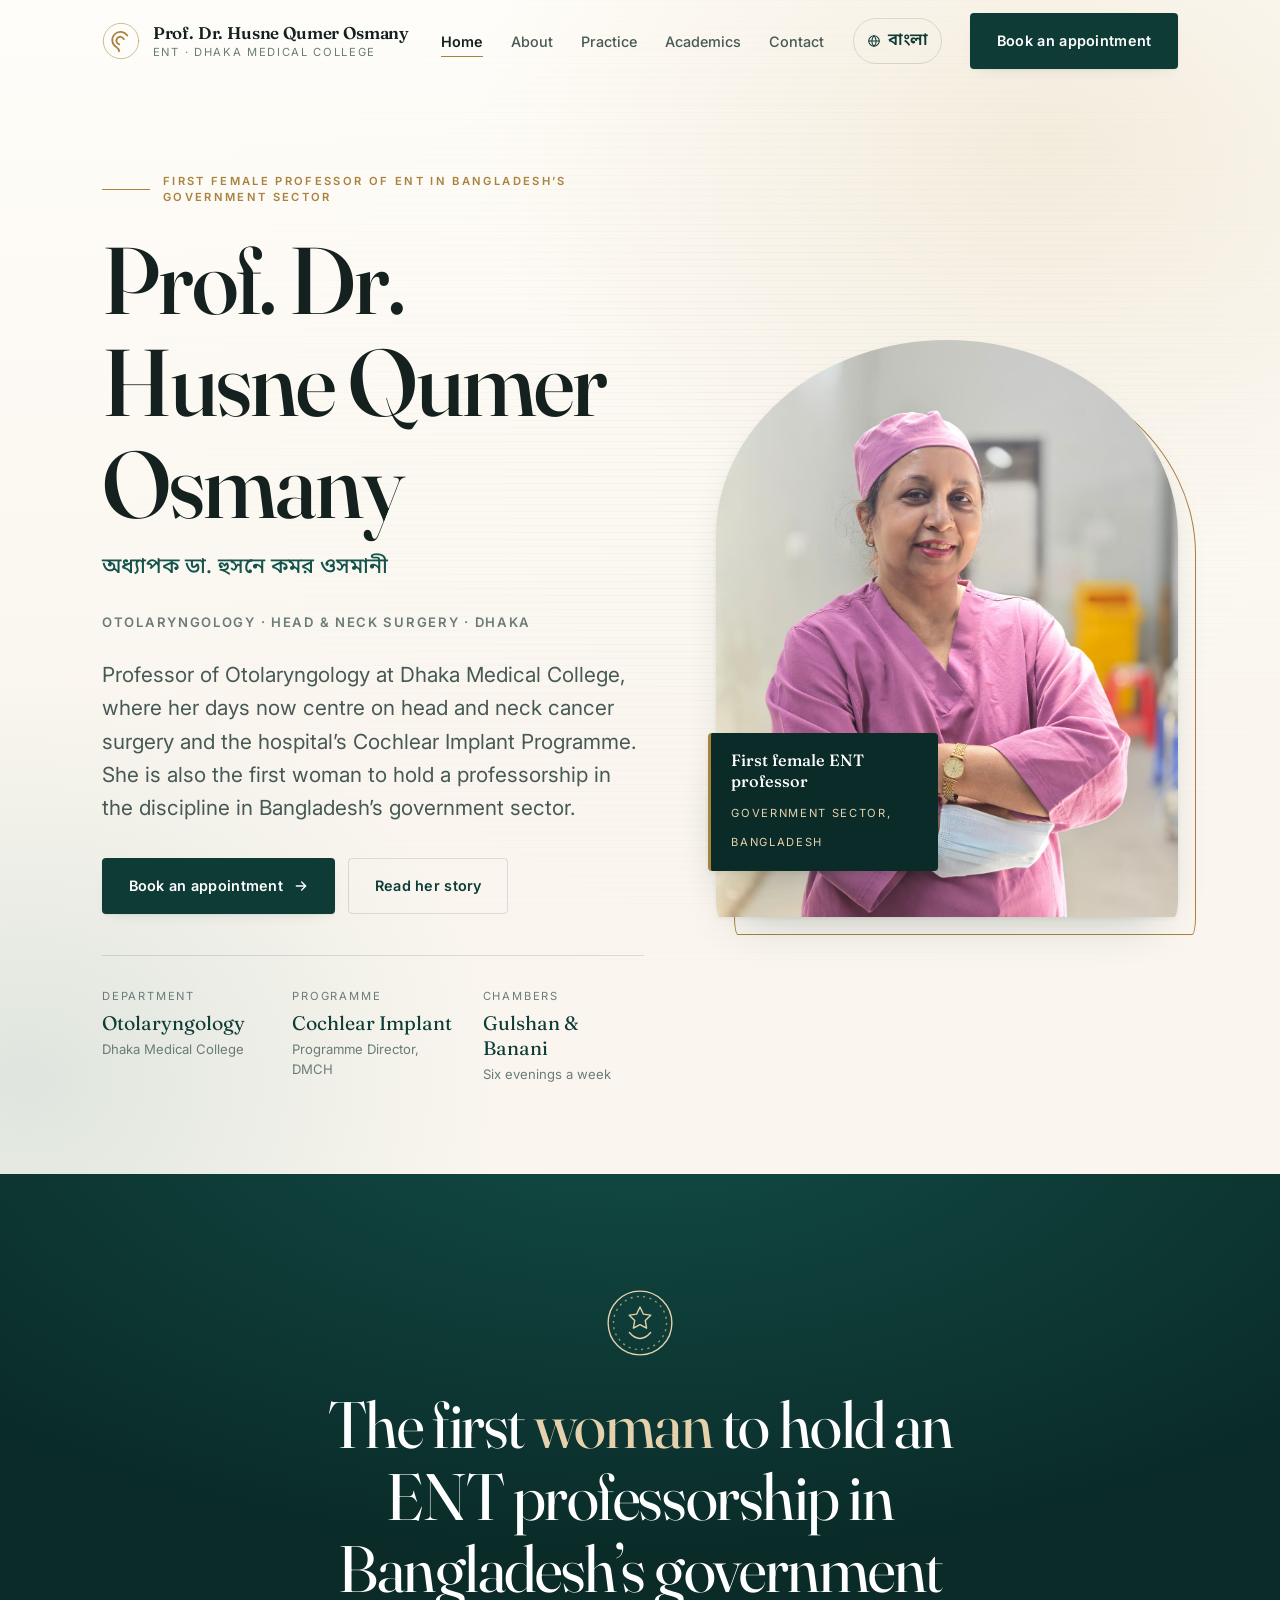
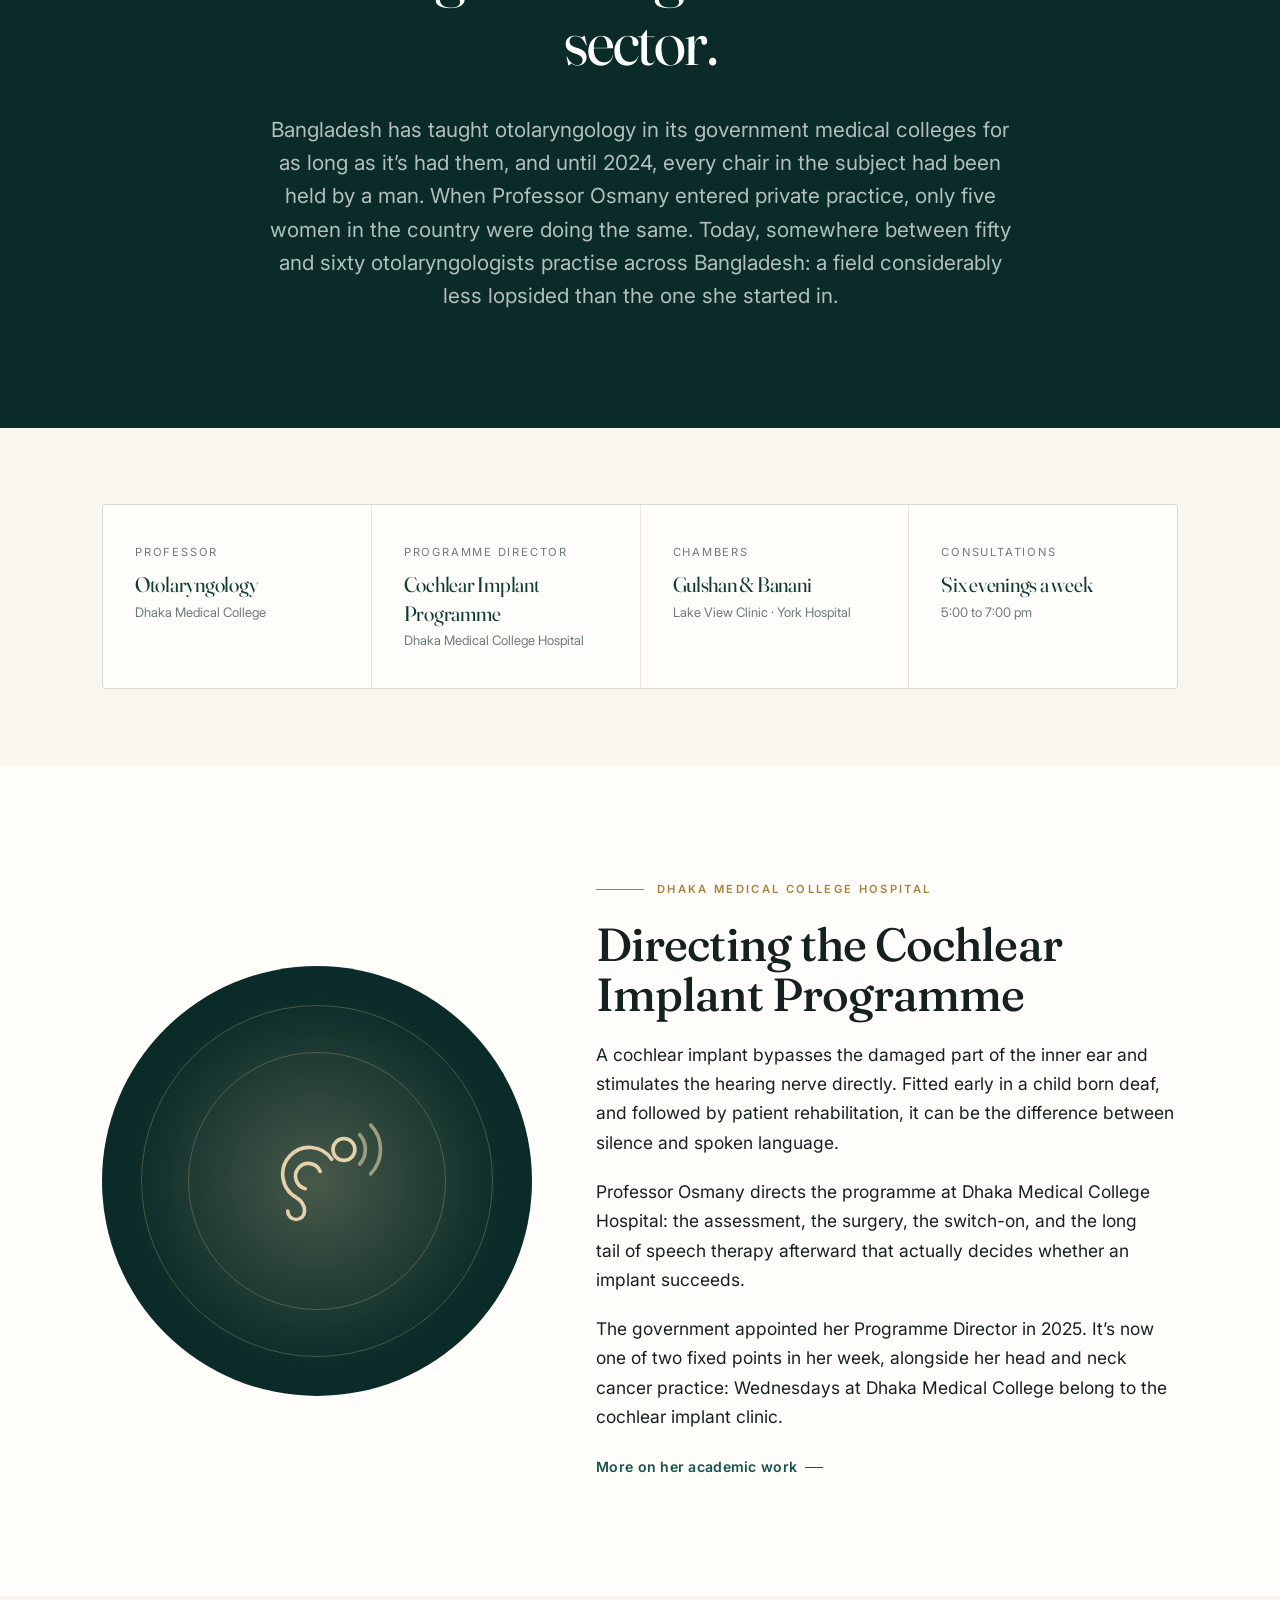
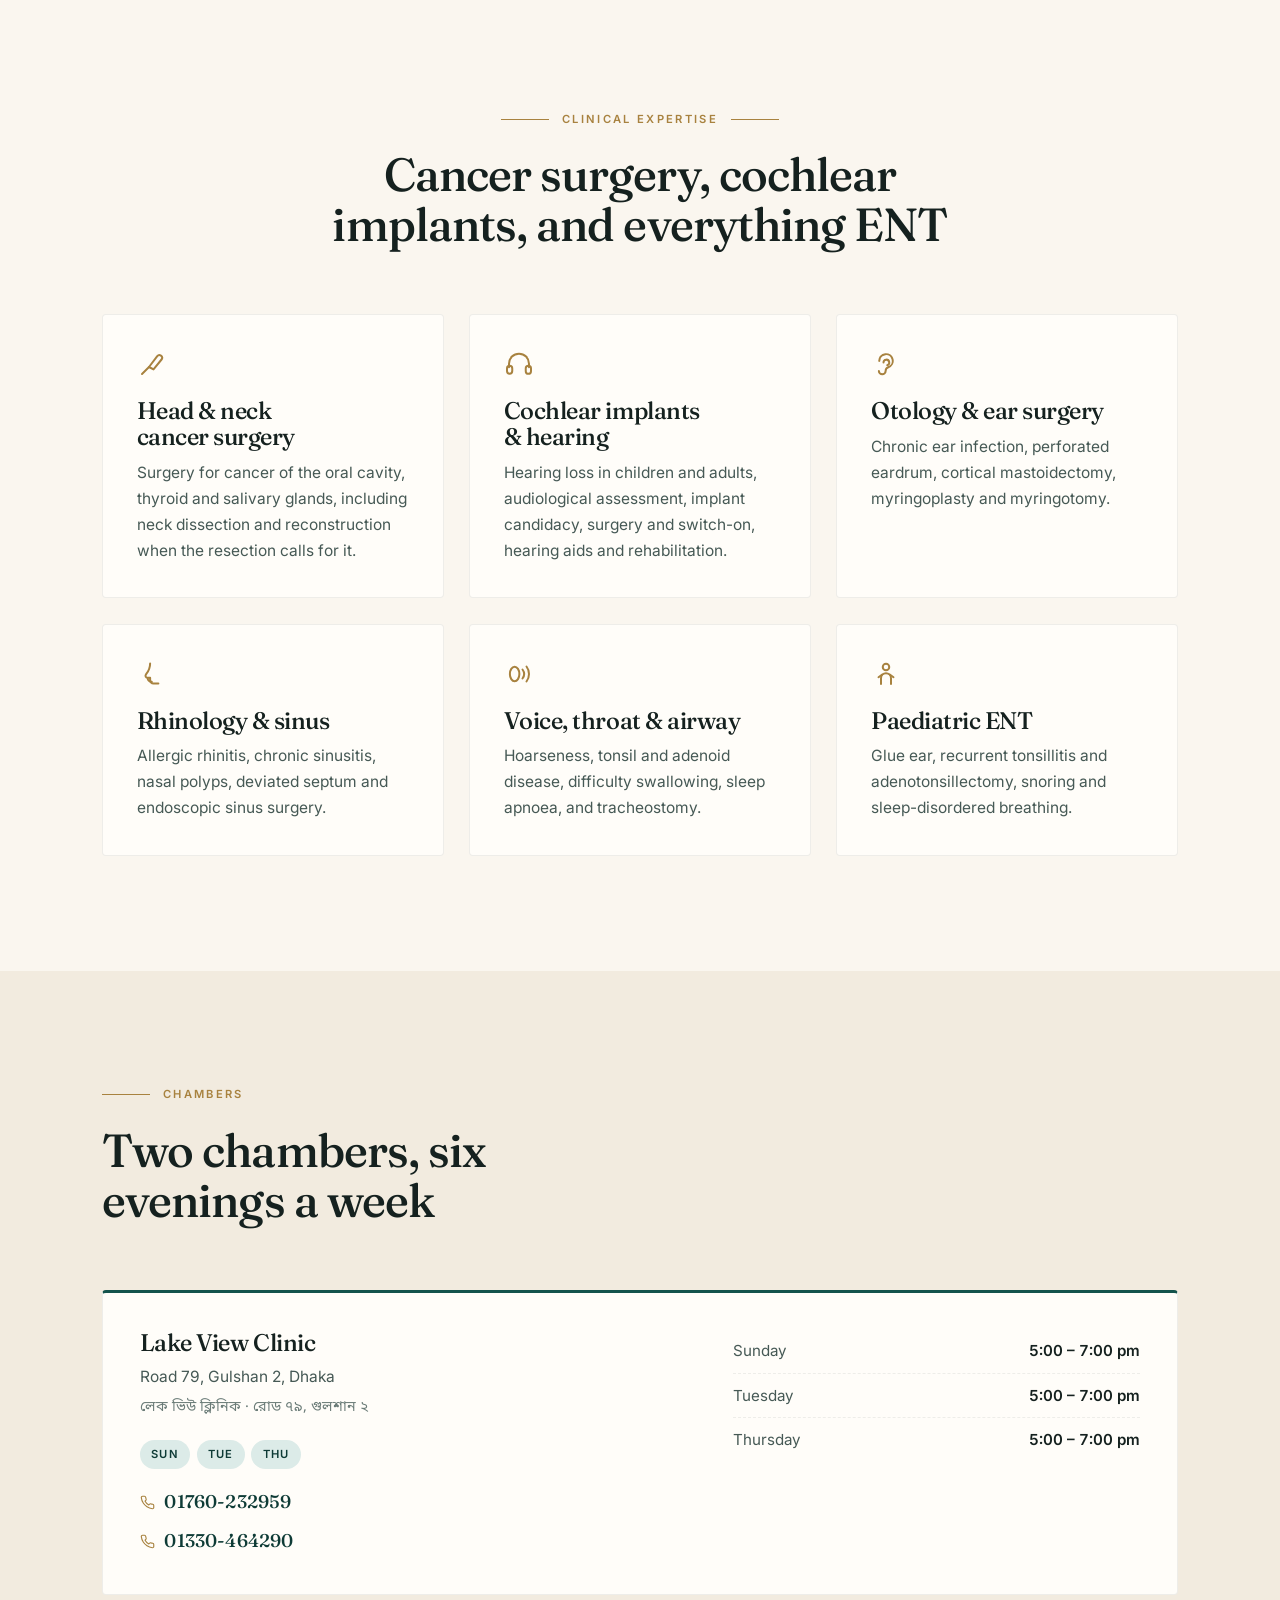
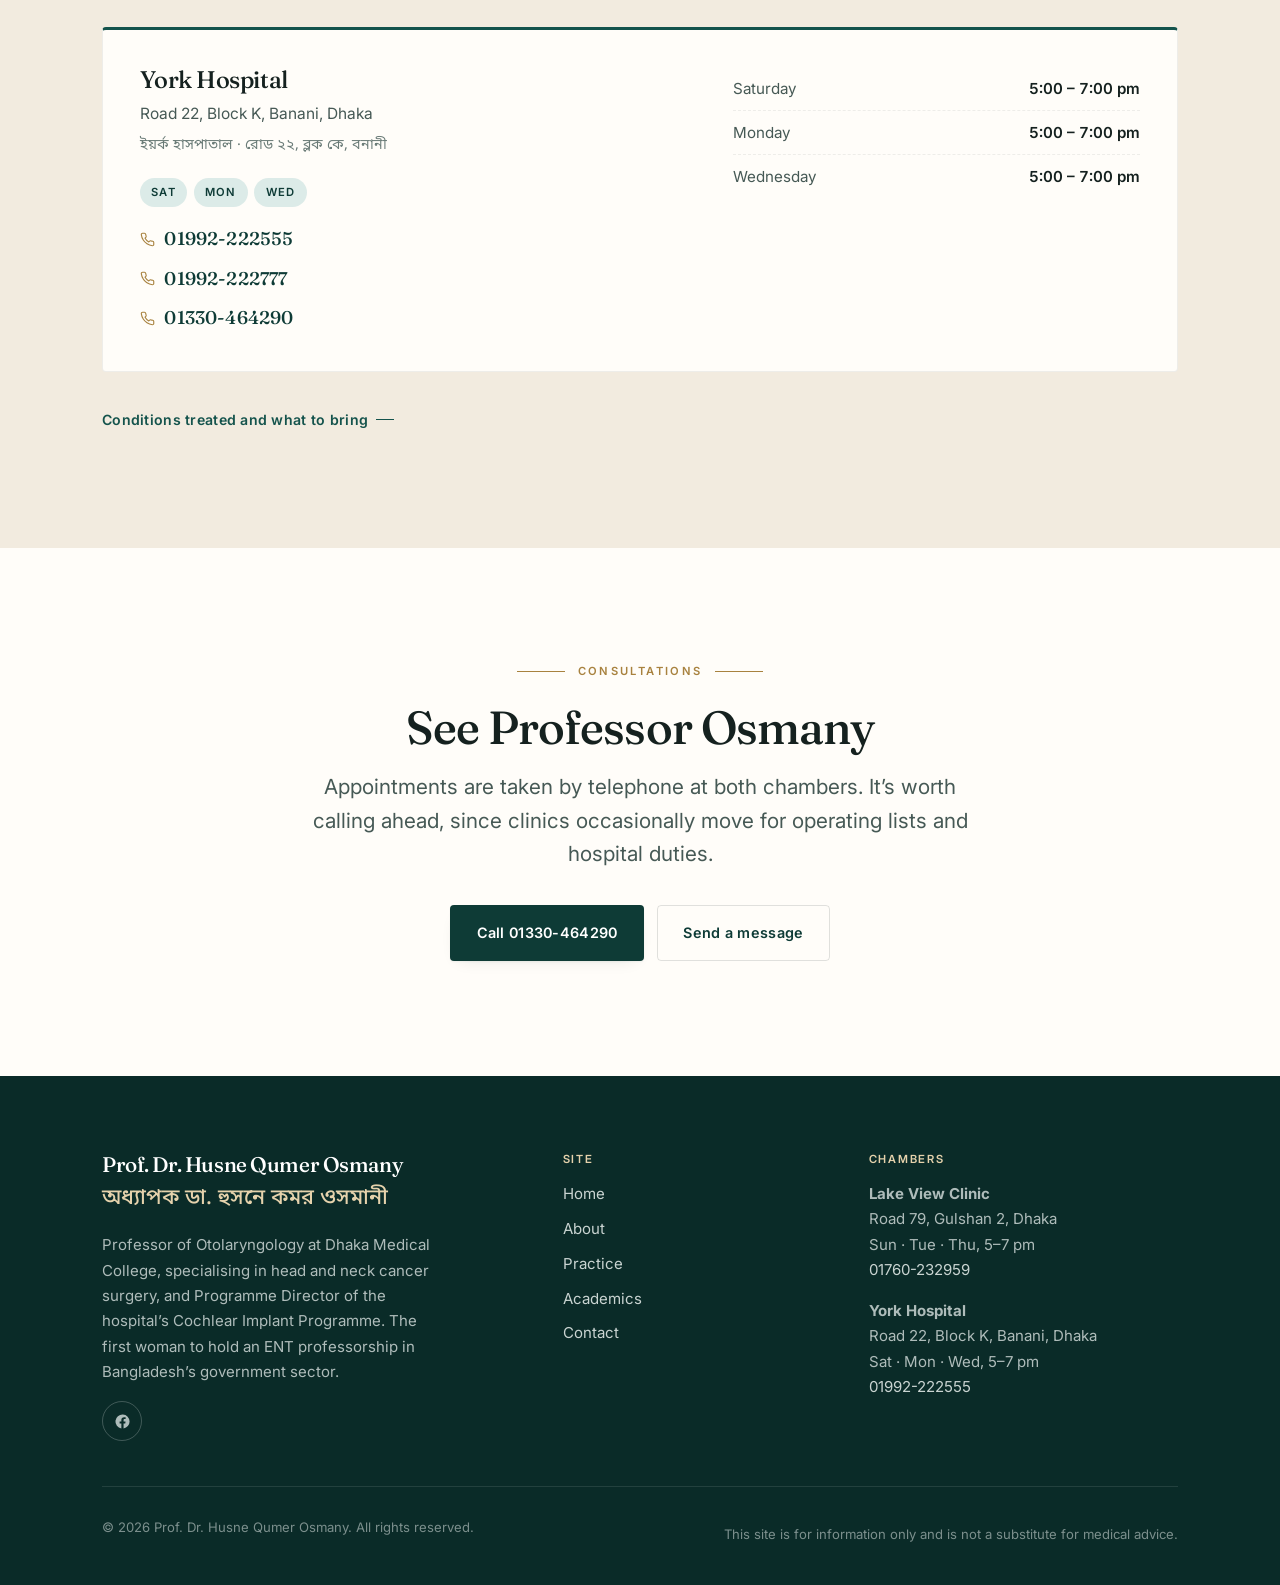
==== commit 576b0d40: "refactor: simplify header for Prof. Dr. Husne Qumer Osmany" ====
--- a/index.html
+++ b/index.html
@@ -120,10 +120,7 @@
       <div class="hero__text">
         <p class="eyebrow">First female Professor of ENT in Bangladesh&rsquo;s government sector</p>
 
-        <h1>
-          <span class="hero__honorific">Professor Doctor</span>
-          Husne Qumer Osmany
-        </h1>
+        <h1>Prof. Dr. Husne Qumer Osmany</h1>
 
         <p class="name-bn" lang="bn">অধ্যাপক ডা. হুসনে কমর ওসমানী</p>
 
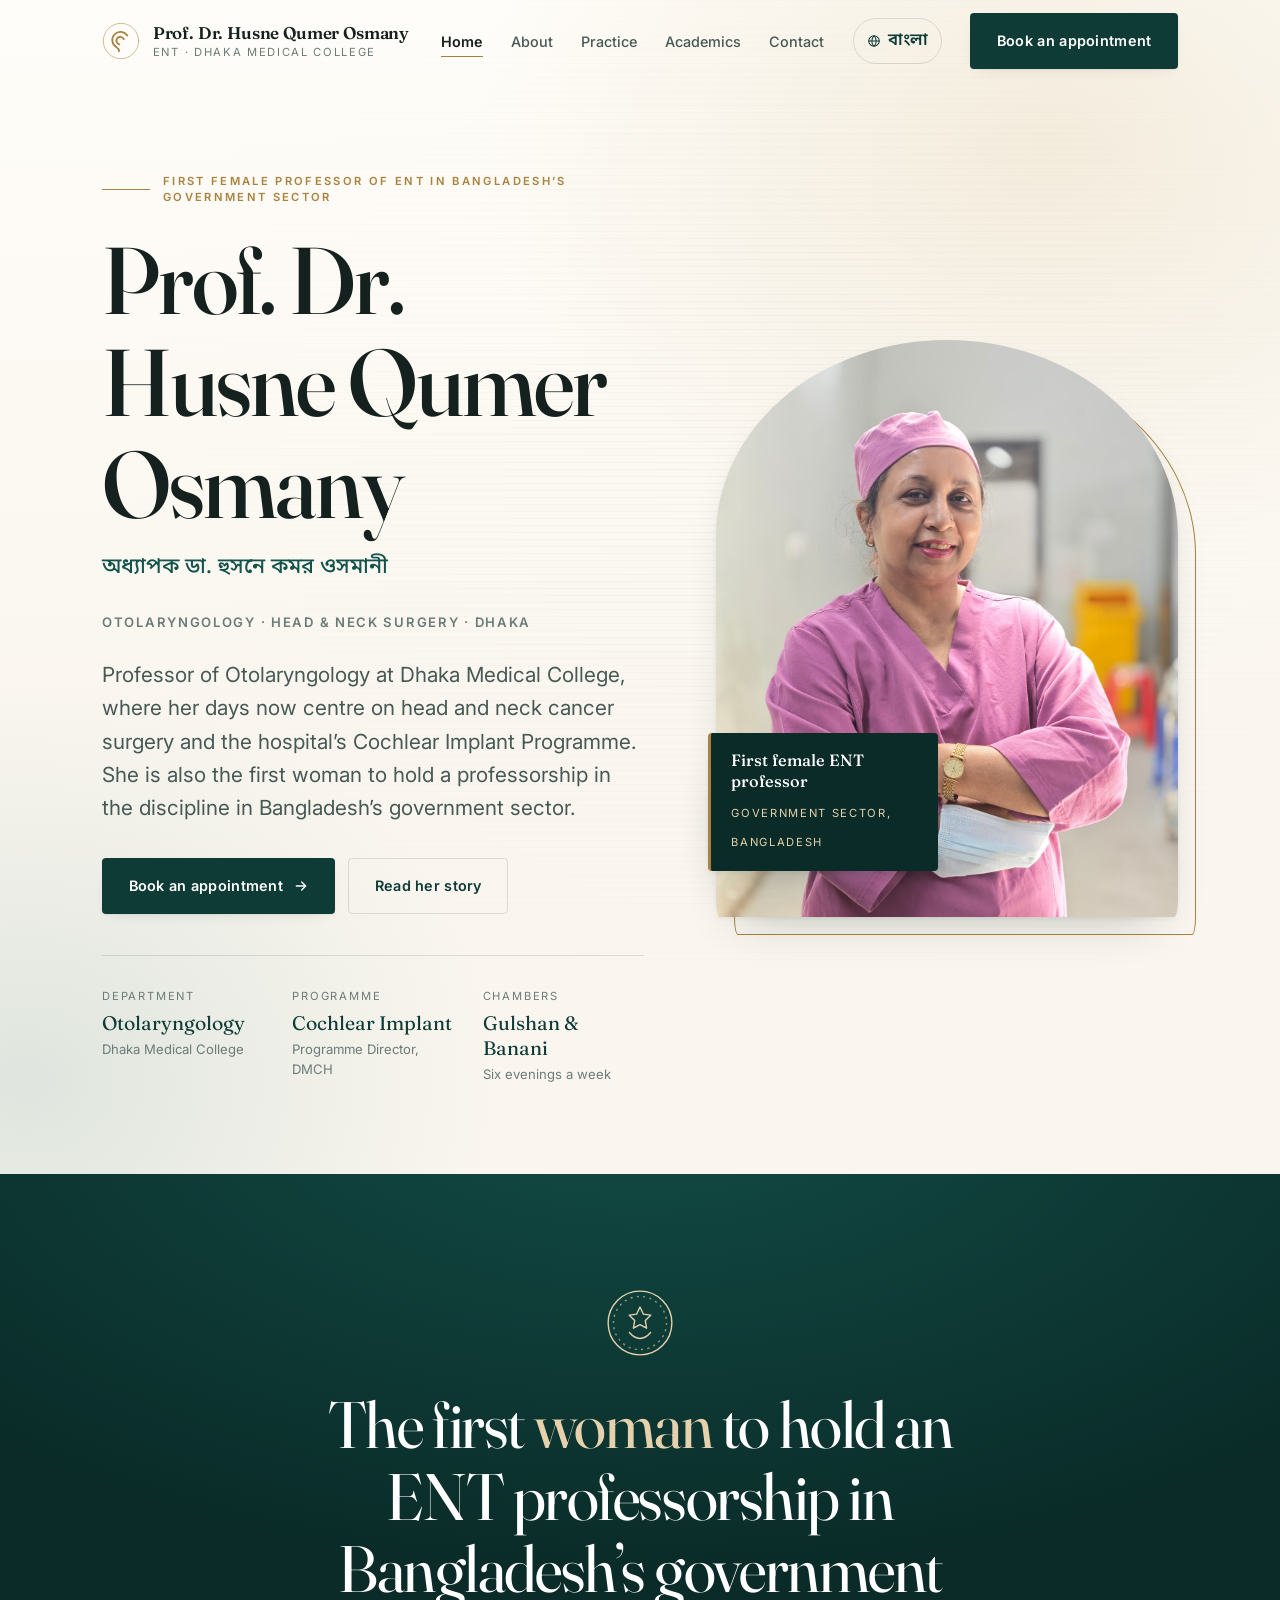
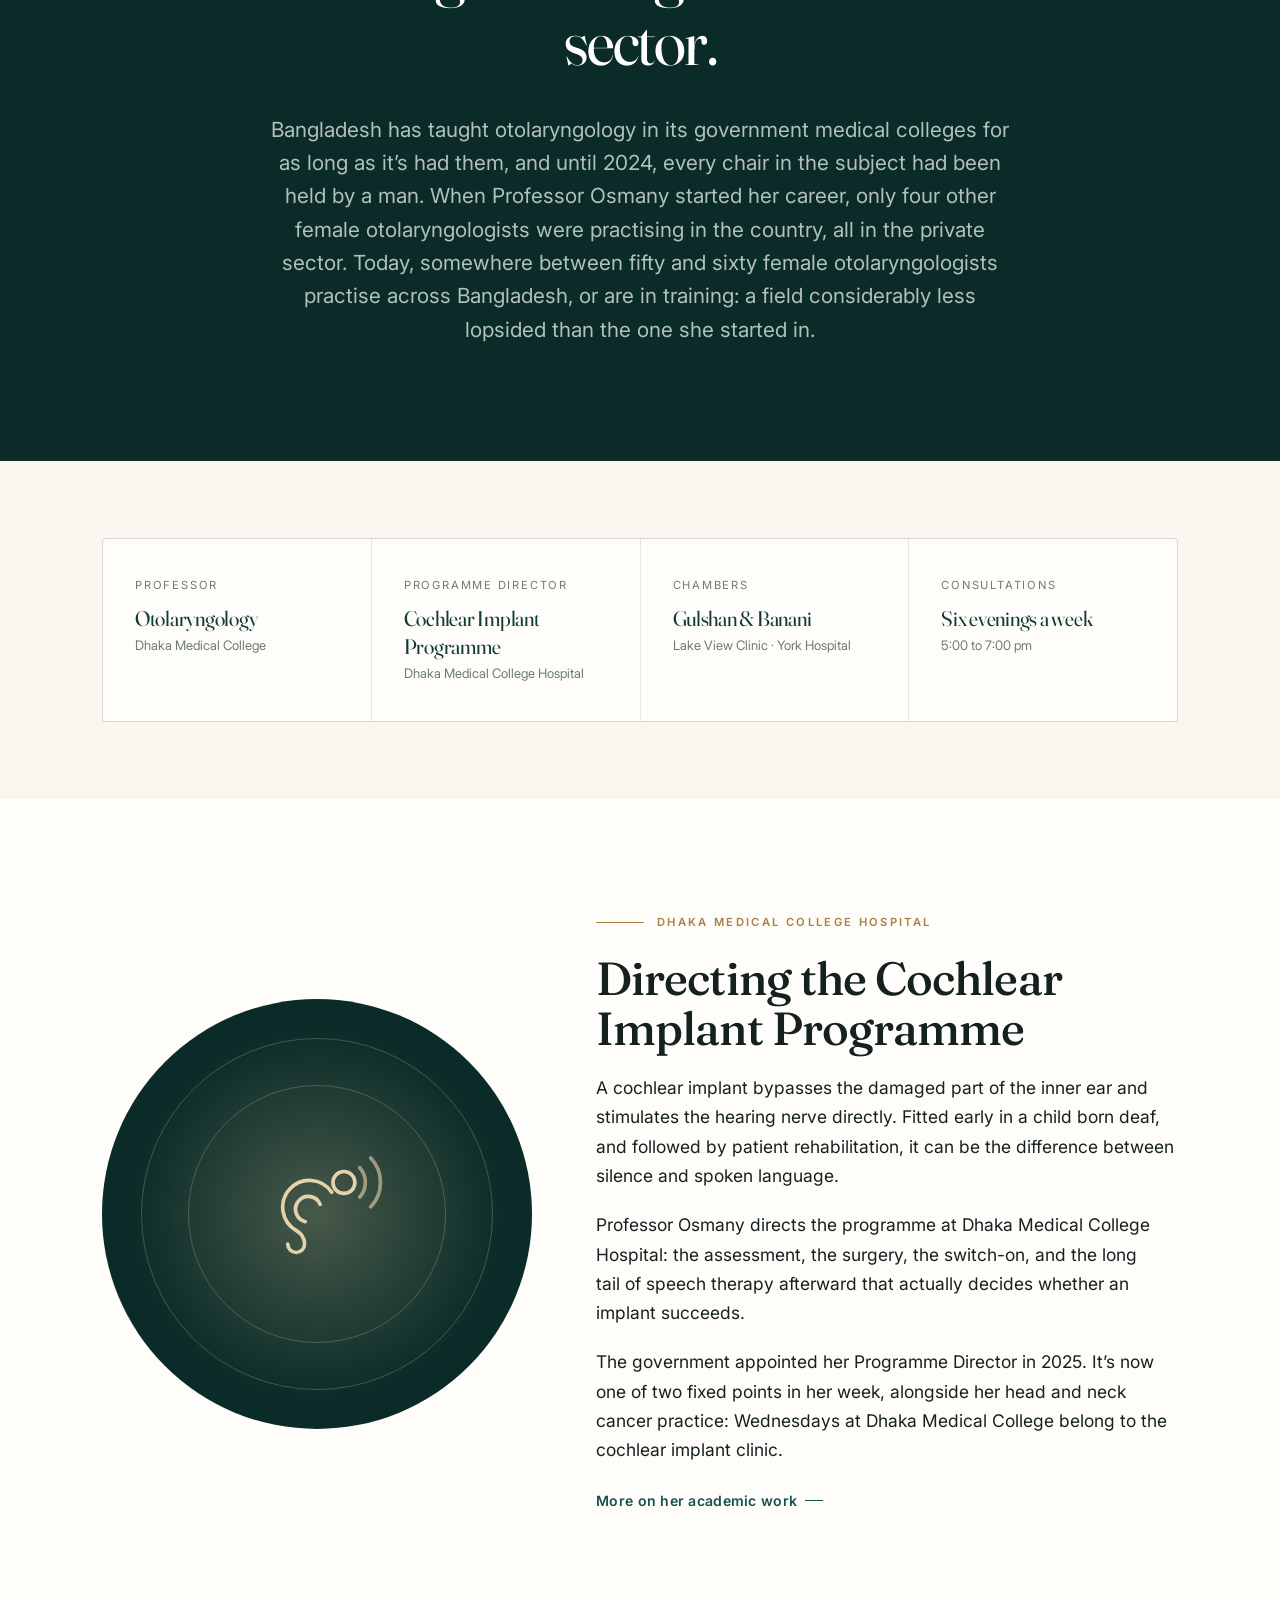
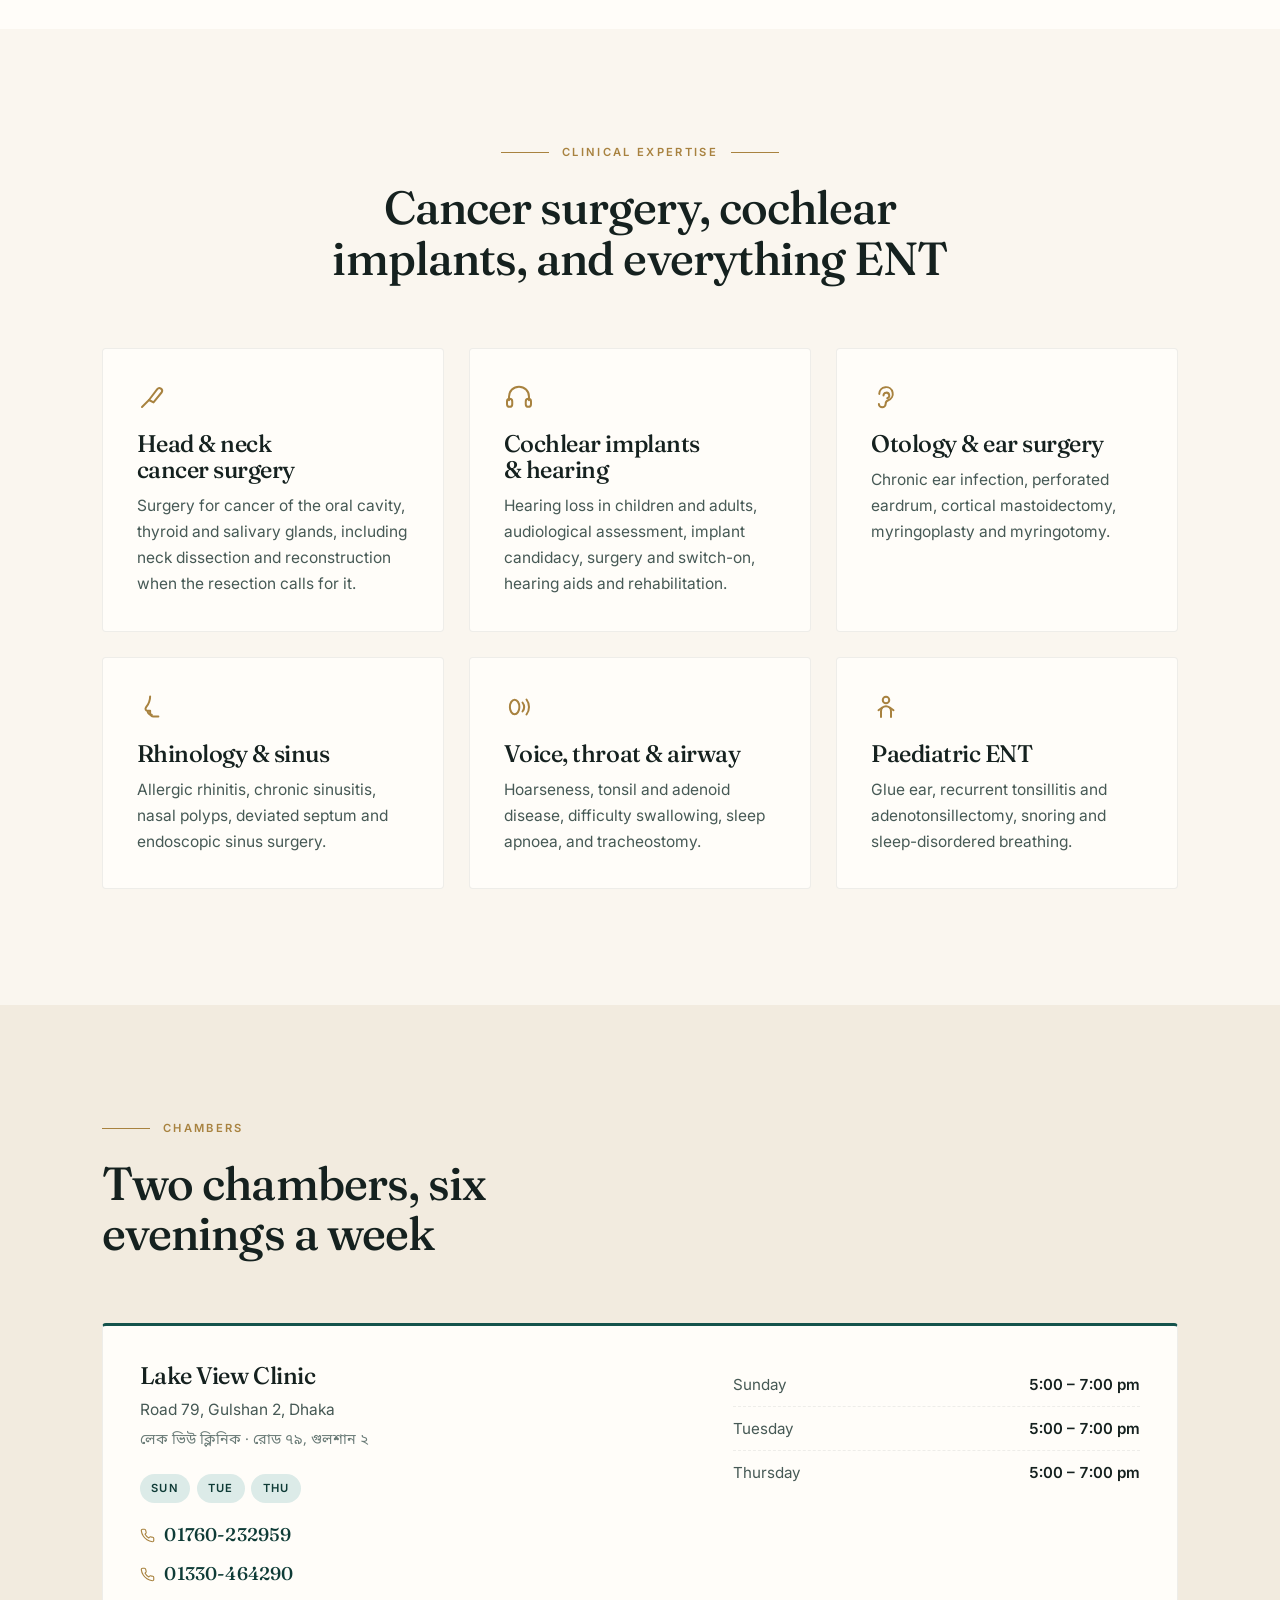
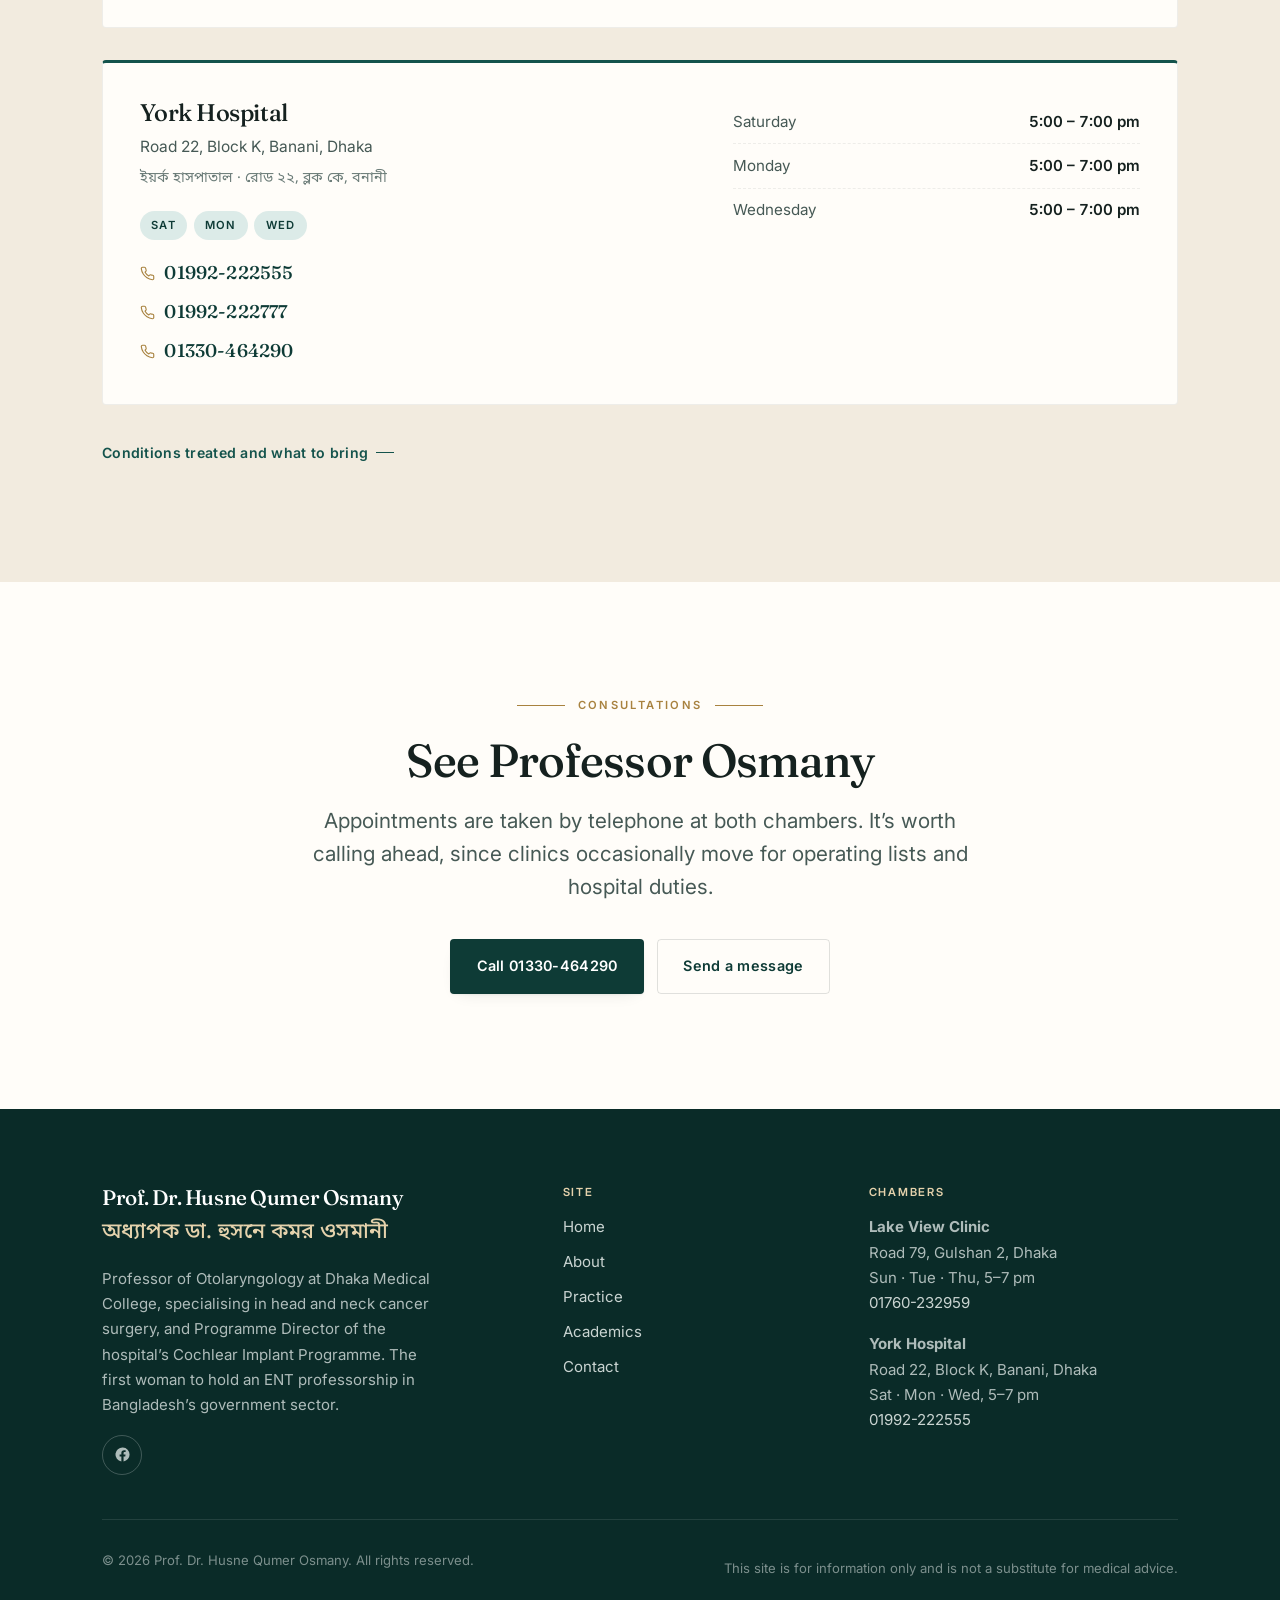
==== commit 49773c23: "refactor: improve clarity in the description of female otolaryngologists in Bangladesh" ====
--- a/index.html
+++ b/index.html
@@ -192,10 +192,11 @@
         Bangladesh has taught otolaryngology in its government medical
         colleges for as long as it&rsquo;s had them, and until 2024, every
         chair in the subject had been held by a man. When Professor Osmany
-        entered private practice, only five women in the country were doing
-        the same. Today, somewhere between fifty and sixty otolaryngologists
-        practise across Bangladesh: a field considerably less lopsided than
-        the one she started in.
+        started her career, only four other female otolaryngologists were
+        practising in the country, all in the private sector. Today, somewhere between fifty and
+        sixty female otolaryngologists practise across Bangladesh, or are in
+        training: a field considerably less lopsided than the one she
+        started in.
       </p>
     </div>
   </section>
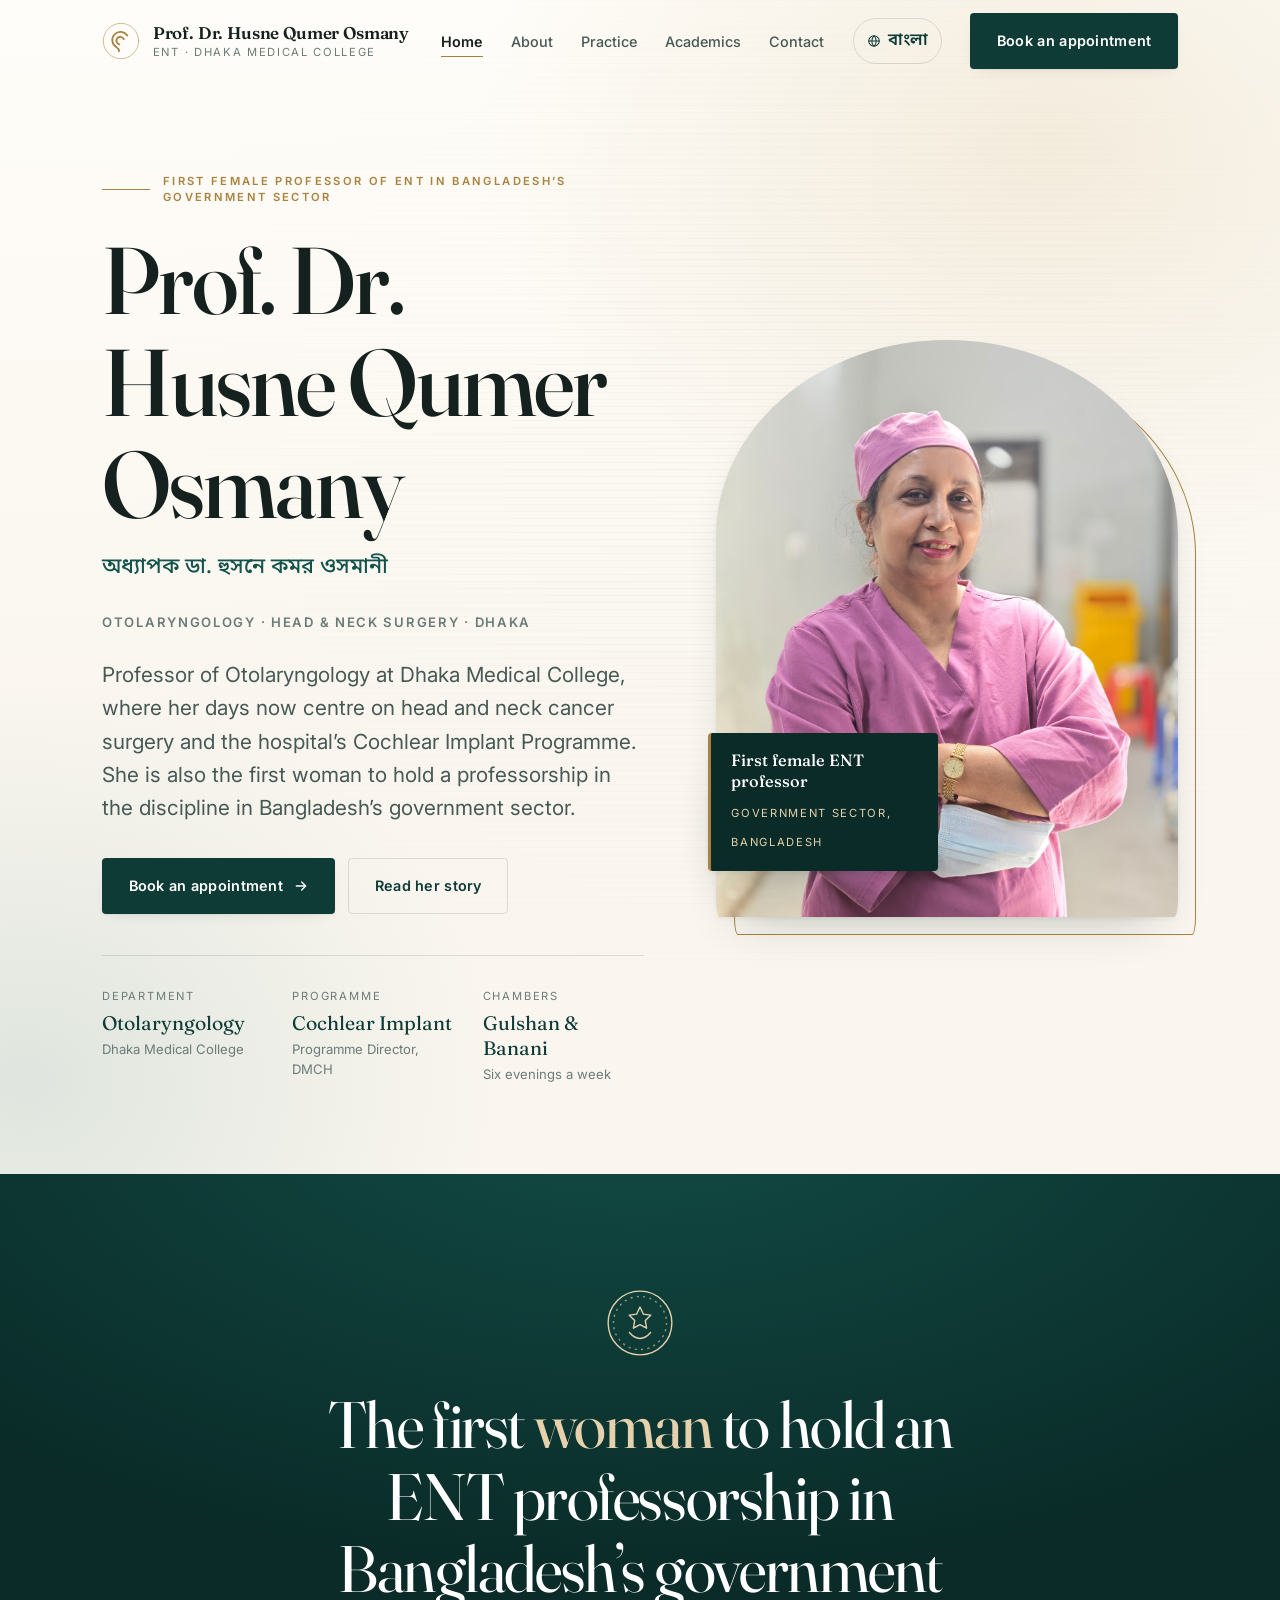
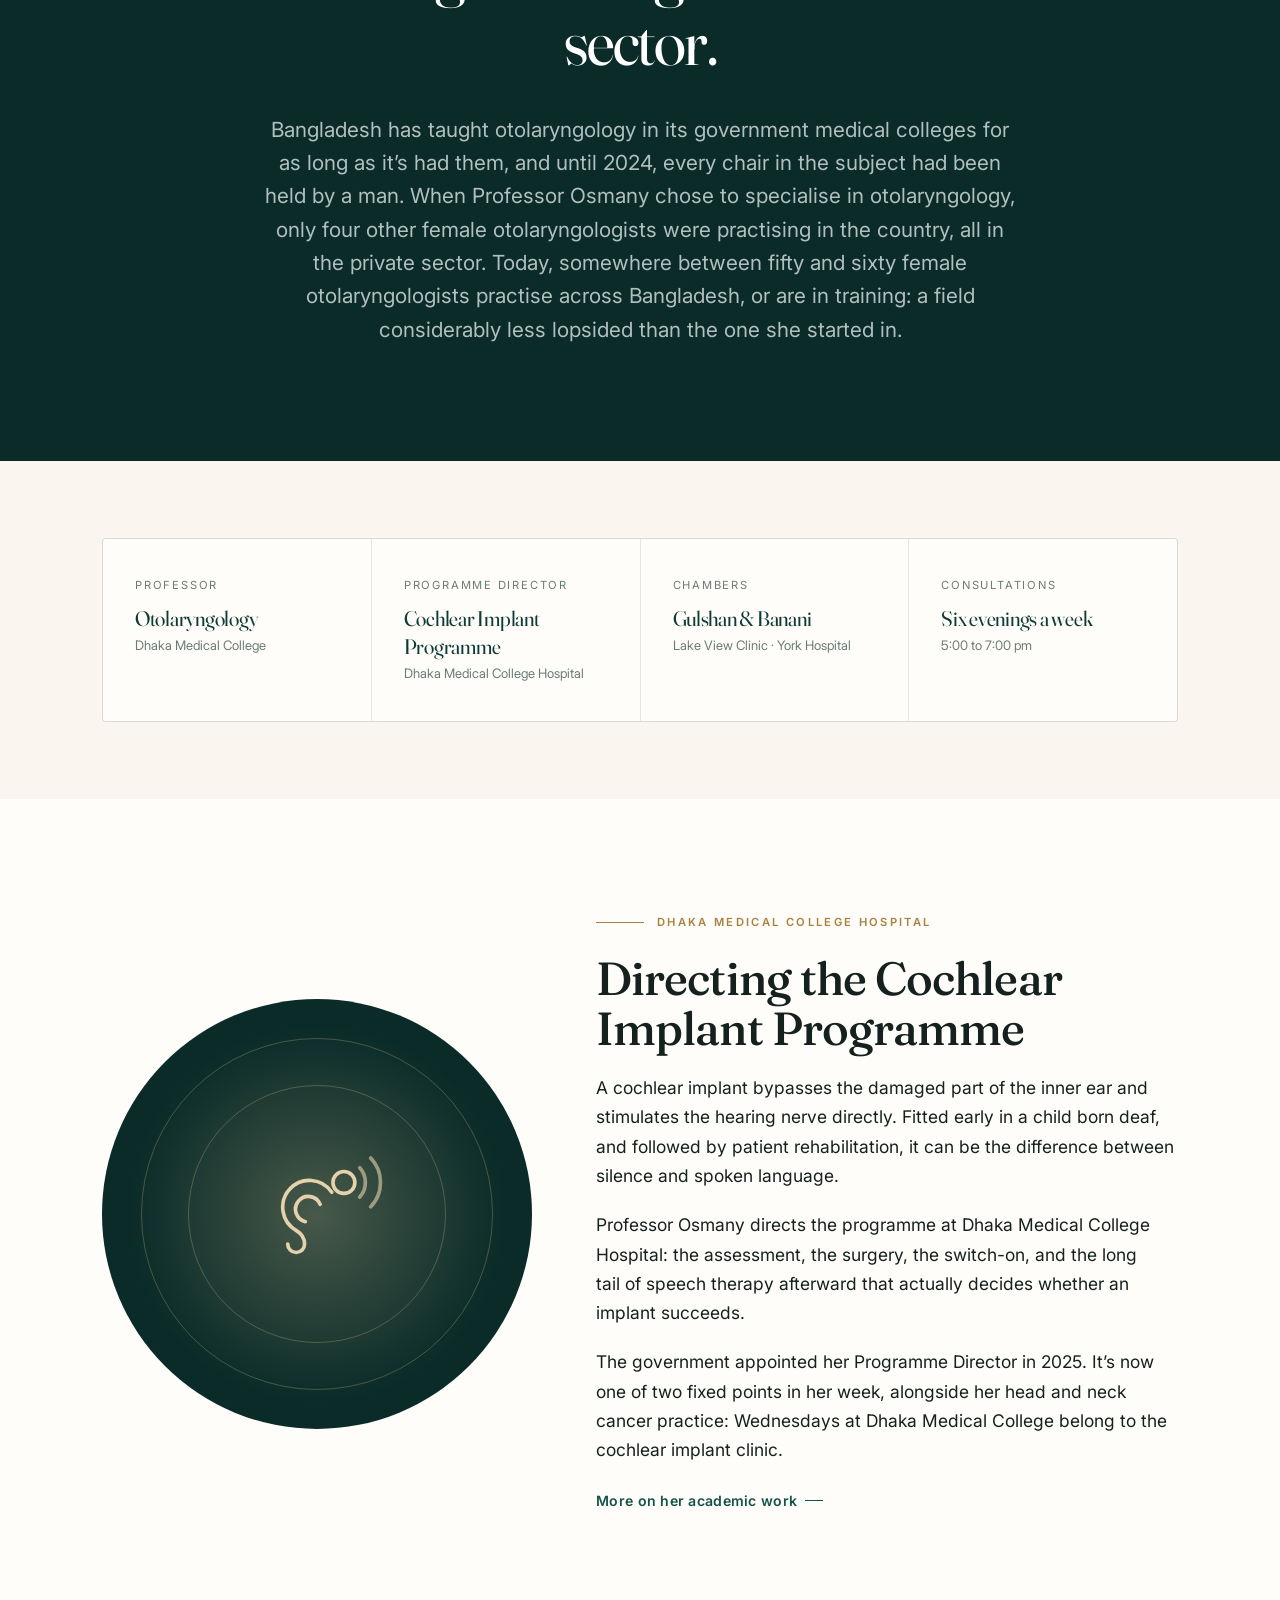
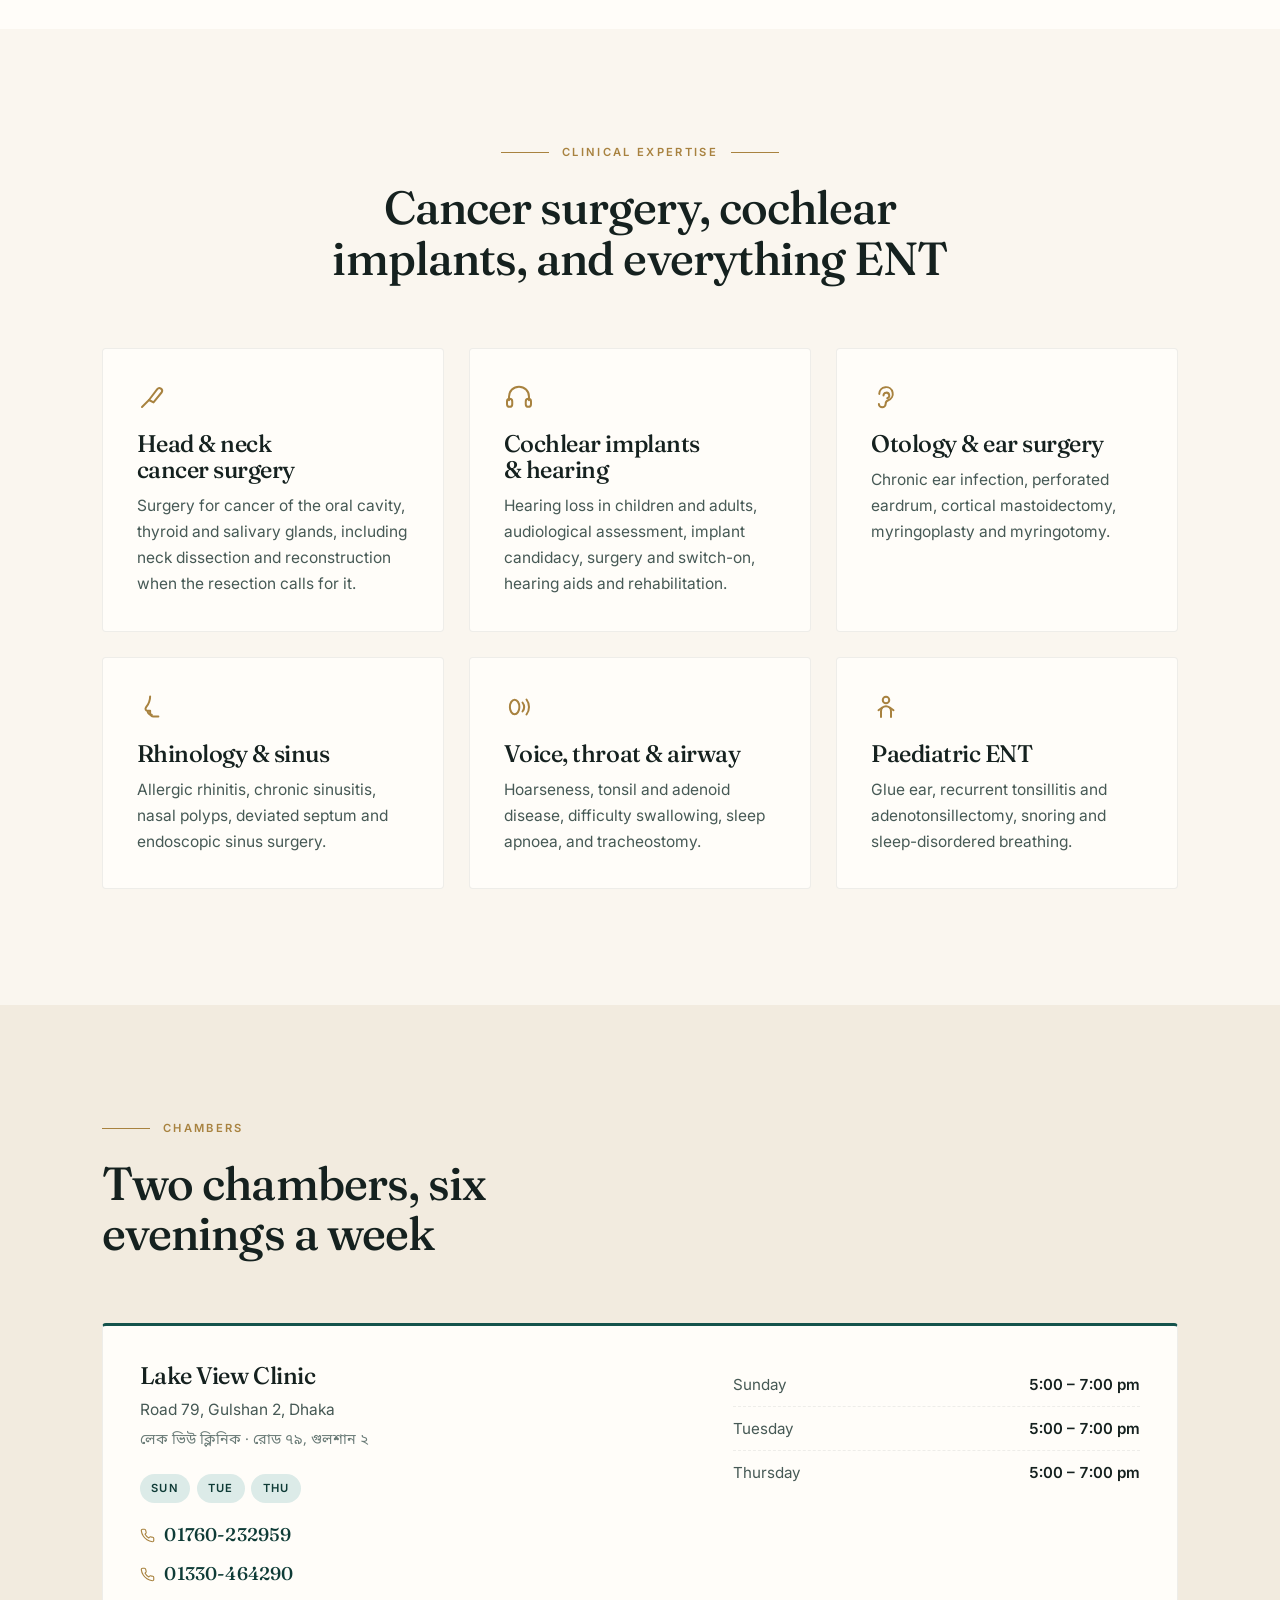
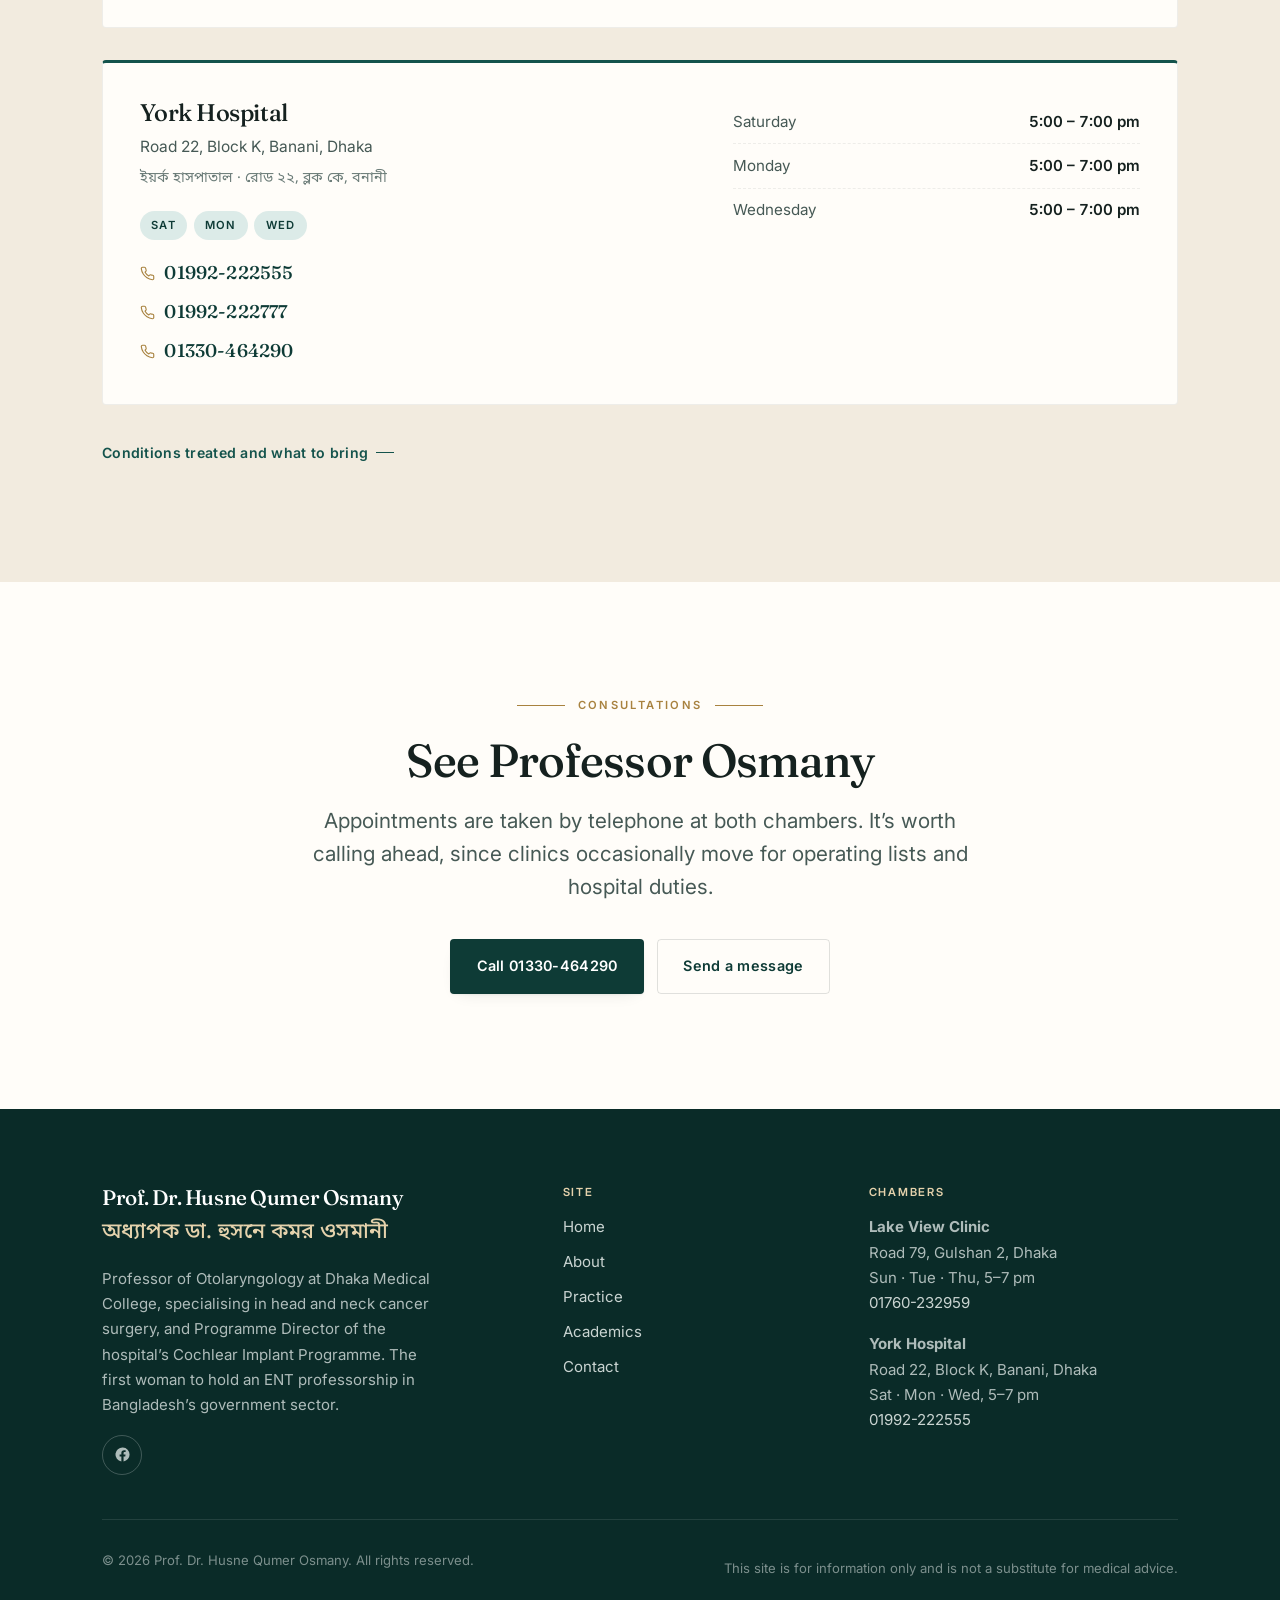
==== commit d6d06a48: "refactor: enhance clarity in the description of female otolaryngologists in Bangladesh" ====
--- a/index.html
+++ b/index.html
@@ -192,11 +192,11 @@
         Bangladesh has taught otolaryngology in its government medical
         colleges for as long as it&rsquo;s had them, and until 2024, every
         chair in the subject had been held by a man. When Professor Osmany
-        started her career, only four other female otolaryngologists were
-        practising in the country, all in the private sector. Today, somewhere between fifty and
-        sixty female otolaryngologists practise across Bangladesh, or are in
-        training: a field considerably less lopsided than the one she
-        started in.
+        chose to specialise in otolaryngology, only four other female
+        otolaryngologists were practising in the country, all in the private
+        sector. Today, somewhere between fifty and sixty female
+        otolaryngologists practise across Bangladesh, or are in training: a
+        field considerably less lopsided than the one she started in.
       </p>
     </div>
   </section>
